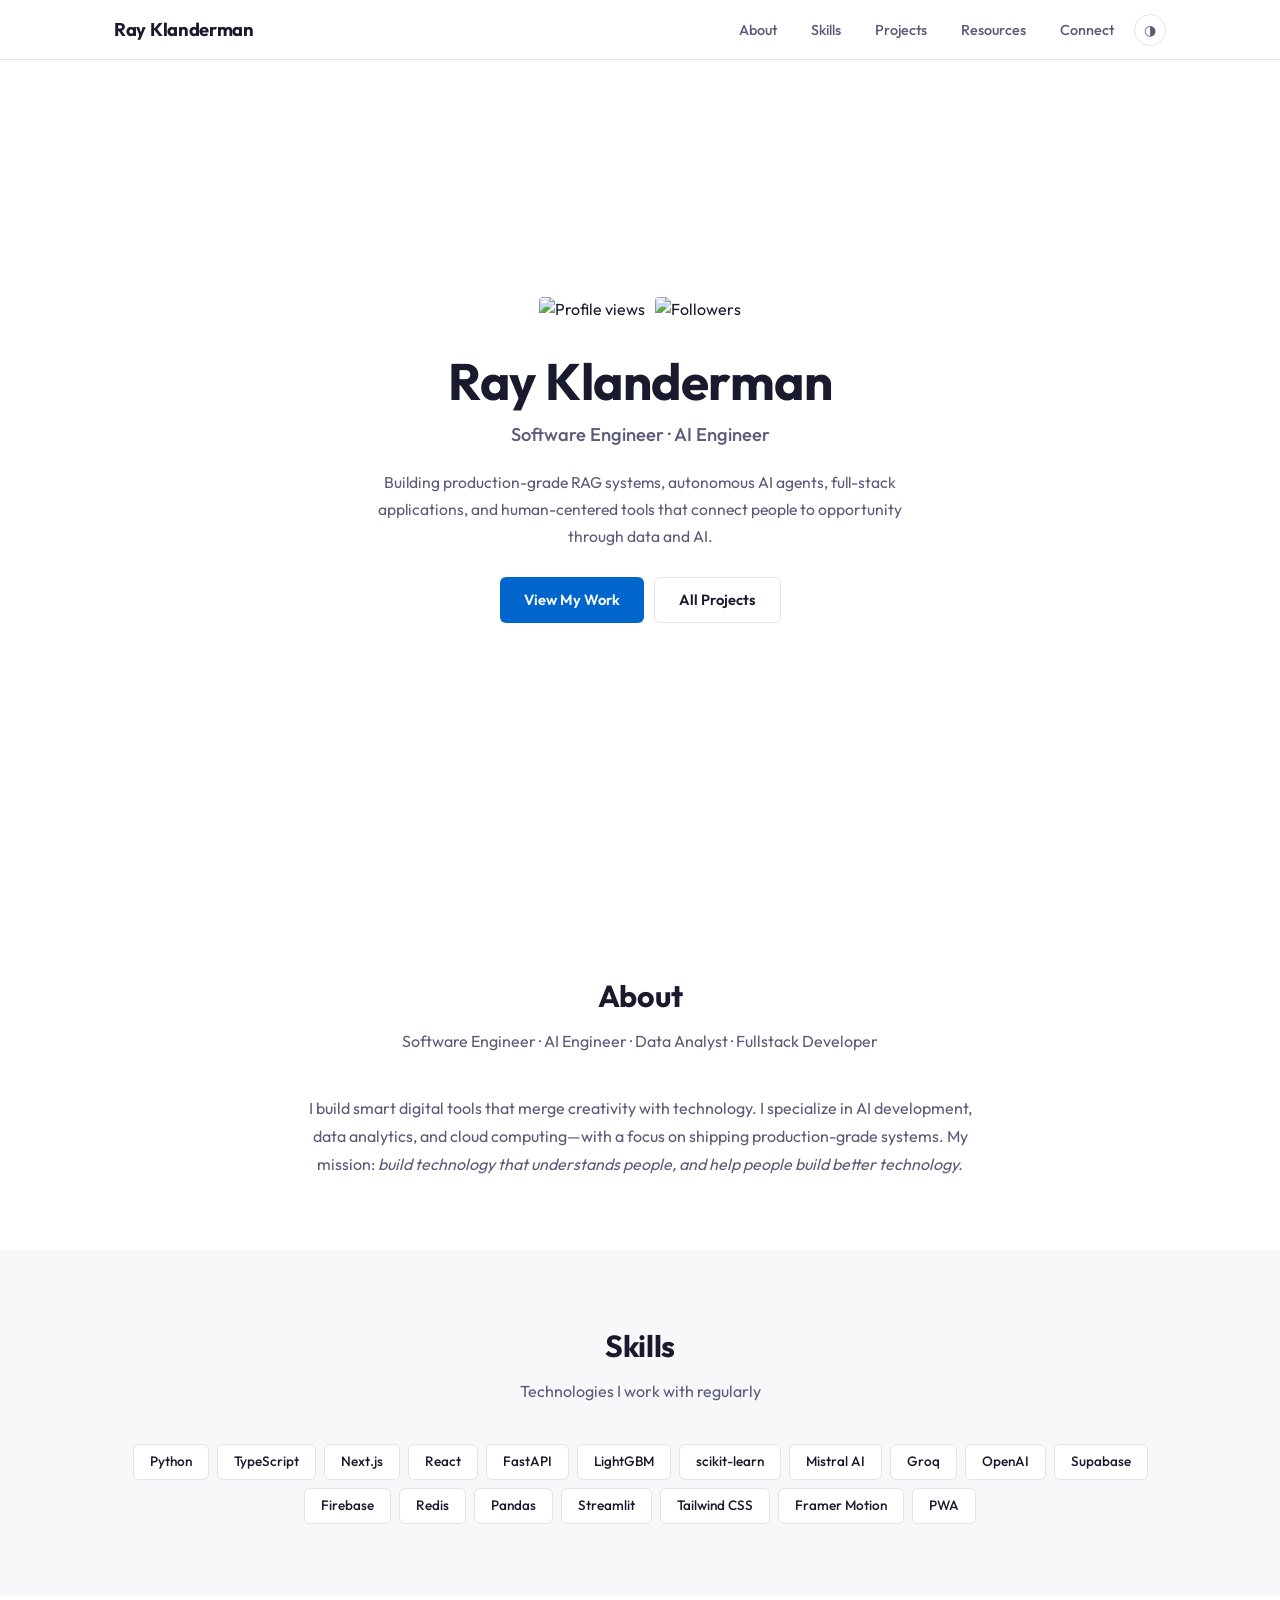
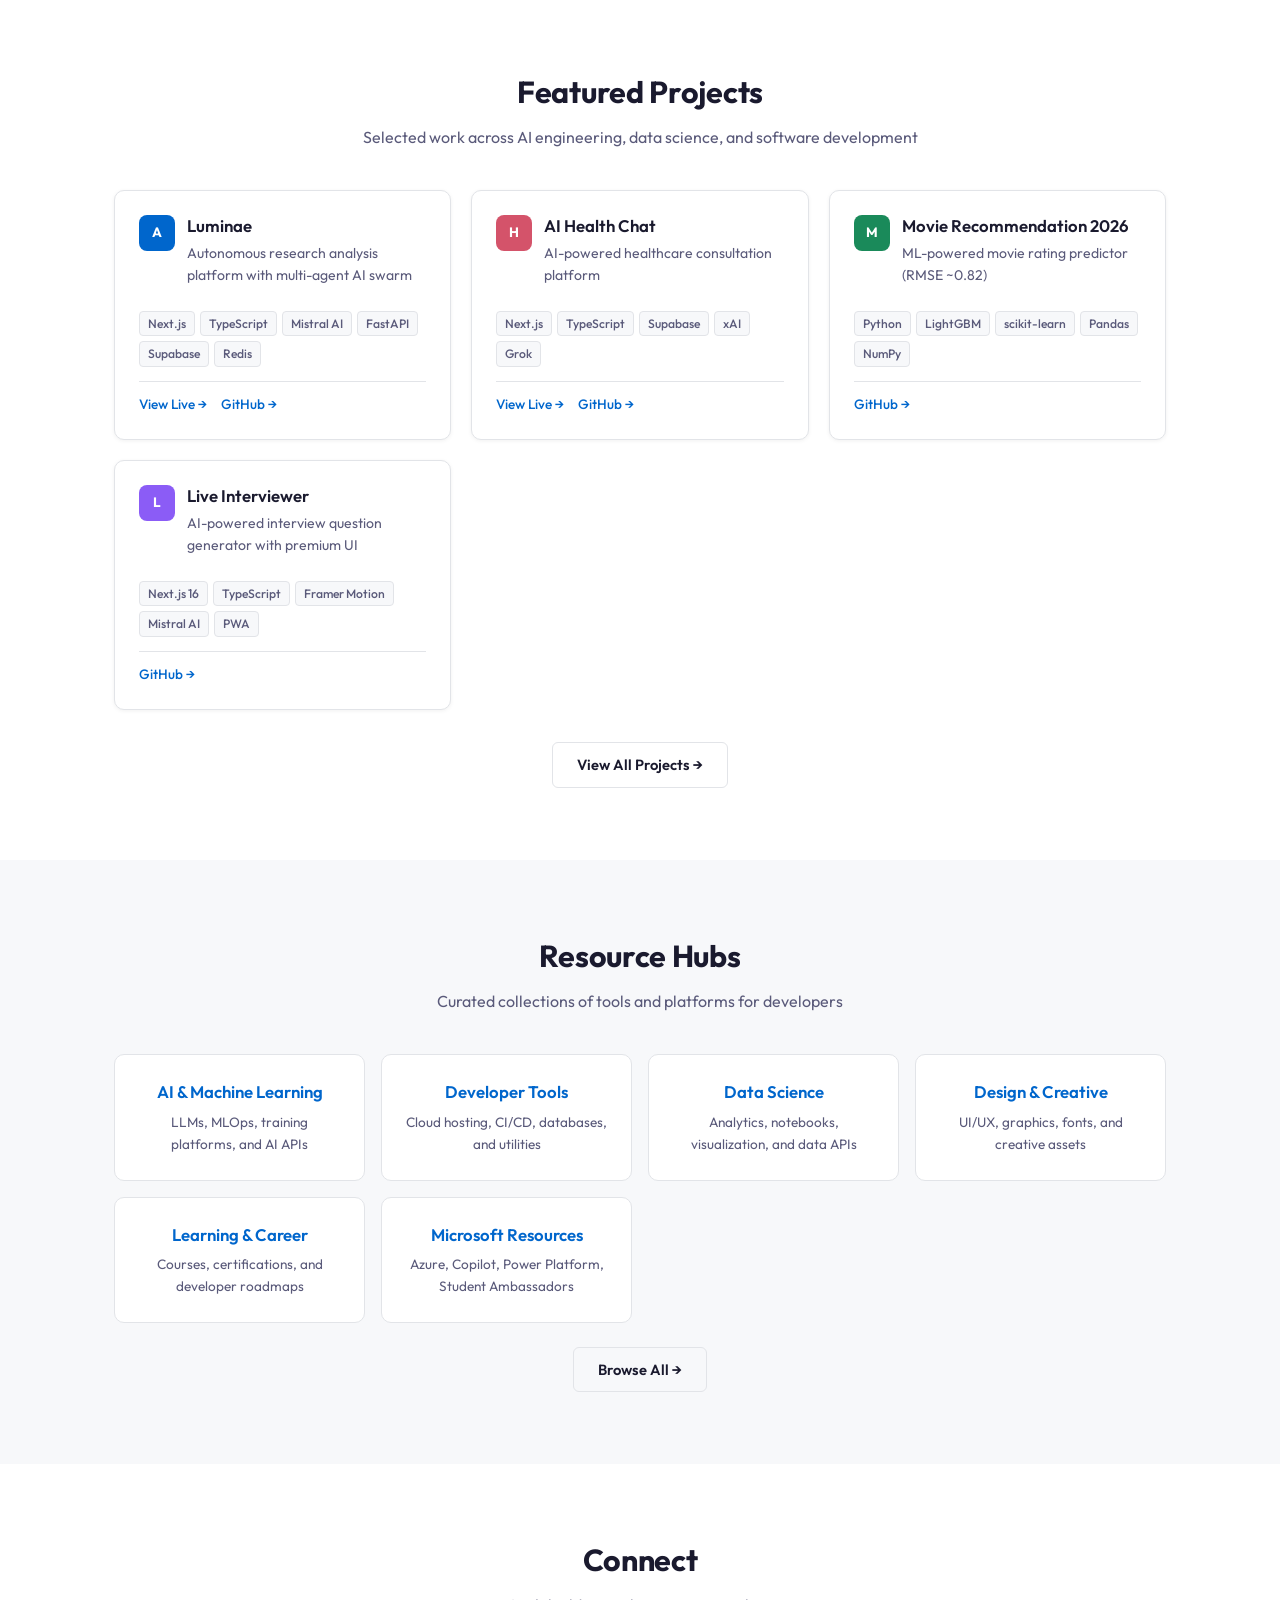
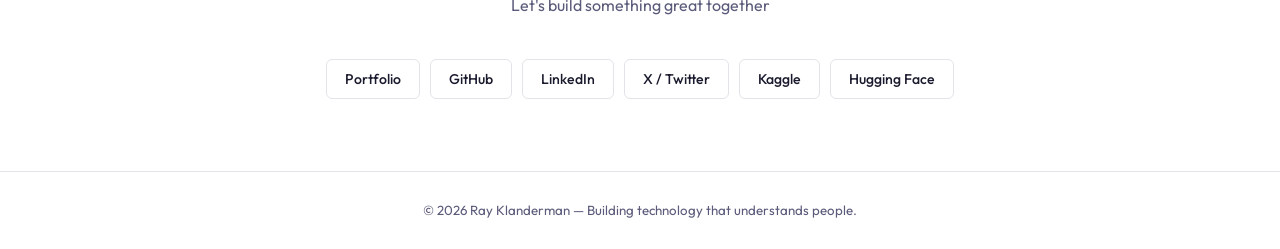
==== index.html @ b94fb864 "fix: contact form visibility, Kaggle/HuggingFace URLs, stale CSS vars - Fixed form inputs referencin" ====
<!DOCTYPE html>
<html lang="en" data-theme="light">
<head>
  <meta charset="UTF-8">
  <meta name="viewport" content="width=device-width, initial-scale=1.0">
  <title>Ray Klanderman — Software & AI Engineer</title>
  <link rel="icon" href="https://cdn.jsdelivr.net/gh/devicons/devicon/icons/devicon/devicon-original.svg">
  <meta property="og:title" content="Ray Klanderman — Software & AI Engineer">
  <meta property="og:description" content="Software engineer and AI engineer building production-grade AI systems, full-stack apps, and human-centered tools.">
  <meta property="og:image" content="https://raw.githubusercontent.com/rayklanderman/rayklanderman.github.io/main/images/Dev%20Tips.png">
  <meta property="og:image:width" content="1200">
  <meta property="og:image:height" content="630">
  <meta property="og:url" content="https://rayklanderman.github.io">
  <meta property="og:type" content="website">
  <meta name="twitter:card" content="summary_large_image">
  <meta name="twitter:title" content="Ray Klanderman — Software & AI Engineer">
  <meta name="twitter:description" content="Software engineer and AI engineer building production-grade AI systems, full-stack apps, and human-centered tools.">
  <meta name="twitter:image" content="https://raw.githubusercontent.com/rayklanderman/rayklanderman.github.io/main/images/Dev%20Tips.png">
  <link rel="preconnect" href="https://fonts.googleapis.com">
  <link rel="preconnect" href="https://fonts.gstatic.com" crossorigin>
  <link href="https://fonts.googleapis.com/css2?family=Outfit:wght@400;500;600;700;800&display=swap" rel="stylesheet">
  <link rel="stylesheet" href="/css/style.css">
</head>
<body>

<nav>
  <div class="container">
    <a href="/" class="nav-logo">Ray Klanderman</a>
    <button class="menu-toggle" onclick="document.querySelector('.nav-links').classList.toggle('open')" aria-label="Menu">&#9776;</button>
    <ul class="nav-links">
      <li><a href="/#about">About</a></li>
      <li><a href="/#skills">Skills</a></li>
      <li><a href="/projects/">Projects</a></li>
      <li><a href="/resources/">Resources</a></li>
      <li><a href="/#connect">Connect</a></li>
      <li><button class="theme-toggle" onclick="toggleTheme()" aria-label="Toggle theme">&#9681;</button></li>
    </ul>
  </div>
</nav>

<section class="hero">
  <div class="hero-content">
    <div class="badges">
      <img src="https://komarev.com/ghpvc/?username=rayklanderman&label=Profile%20views&color=0066cc&style=flat" alt="Profile views">
      <img src="https://img.shields.io/github/followers/rayklanderman?label=Followers&style=flat&color=0066cc" alt="Followers">
    </div>
    <h1>Ray Klanderman</h1>
    <p class="subtitle">Software Engineer &middot; AI Engineer</p>
    <p class="tagline">Building production-grade RAG systems, autonomous AI agents, full-stack applications, and human-centered tools that connect people to opportunity through data and AI.</p>
    <div class="btn-group">
      <a href="https://github.com/rayklanderman" class="btn btn-primary" target="_blank" rel="noopener">View My Work</a>
      <a href="/projects/" class="btn btn-outline">All Projects</a>
    </div>
  </div>
</section>

<section id="about" class="section">
  <div class="container">
    <h2 class="section-title">About</h2>
    <p class="section-desc">Software Engineer &middot; AI Engineer &middot; Data Analyst &middot; Fullstack Developer</p>
    <div style="max-width: 680px; margin: 0 auto;">
      <p style="color: var(--text-secondary); font-size: 1rem; line-height: 1.75; text-align: center;">
        I build smart digital tools that merge creativity with technology. I specialize in AI development, data analytics, and cloud computing&mdash;with a focus on shipping production-grade systems. My mission: <em>build technology that understands people, and help people build better technology.</em>
      </p>
    </div>
  </div>
</section>

<section id="skills" class="section section-alt">
  <div class="container">
    <h2 class="section-title">Skills</h2>
    <p class="section-desc">Technologies I work with regularly</p>
    <div class="skills-grid">
      <span class="skill-badge">Python</span>
      <span class="skill-badge">TypeScript</span>
      <span class="skill-badge">Next.js</span>
      <span class="skill-badge">React</span>
      <span class="skill-badge">FastAPI</span>
      <span class="skill-badge">LightGBM</span>
      <span class="skill-badge">scikit-learn</span>
      <span class="skill-badge">Mistral AI</span>
      <span class="skill-badge">Groq</span>
      <span class="skill-badge">OpenAI</span>
      <span class="skill-badge">Supabase</span>
      <span class="skill-badge">Firebase</span>
      <span class="skill-badge">Redis</span>
      <span class="skill-badge">Pandas</span>
      <span class="skill-badge">Streamlit</span>
      <span class="skill-badge">Tailwind CSS</span>
      <span class="skill-badge">Framer Motion</span>
      <span class="skill-badge">PWA</span>
    </div>
  </div>
</section>

<section id="projects" class="section">
  <div class="container">
    <h2 class="section-title">Featured Projects</h2>
    <p class="section-desc">Selected work across AI engineering, data science, and software development</p>
    <div class="card-grid">

      <div class="card">
        <div class="card-header">
          <span class="card-icon ai">A</span>
          <div>
            <h3>Luminae</h3>
            <p>Autonomous research analysis platform with multi-agent AI swarm</p>
          </div>
        </div>
        <div class="card-tags">
          <span class="tag">Next.js</span>
          <span class="tag">TypeScript</span>
          <span class="tag">Mistral AI</span>
          <span class="tag">FastAPI</span>
          <span class="tag">Supabase</span>
          <span class="tag">Redis</span>
        </div>
        <div class="card-links">
          <a href="#" target="_blank" rel="noopener">View Live &rarr;</a>
          <a href="https://github.com/rayklanderman" target="_blank" rel="noopener">GitHub &rarr;</a>
        </div>
      </div>

      <div class="card">
        <div class="card-header">
          <span class="card-icon health">H</span>
          <div>
            <h3>AI Health Chat</h3>
            <p>AI-powered healthcare consultation platform</p>
          </div>
        </div>
        <div class="card-tags">
          <span class="tag">Next.js</span>
          <span class="tag">TypeScript</span>
          <span class="tag">Supabase</span>
          <span class="tag">xAI</span>
          <span class="tag">Grok</span>
        </div>
        <div class="card-links">
          <a href="#" target="_blank" rel="noopener">View Live &rarr;</a>
          <a href="https://github.com/rayklanderman" target="_blank" rel="noopener">GitHub &rarr;</a>
        </div>
      </div>

      <div class="card">
        <div class="card-header">
          <span class="card-icon data">M</span>
          <div>
            <h3>Movie Recommendation 2026</h3>
            <p>ML-powered movie rating predictor (RMSE ~0.82)</p>
          </div>
        </div>
        <div class="card-tags">
          <span class="tag">Python</span>
          <span class="tag">LightGBM</span>
          <span class="tag">scikit-learn</span>
          <span class="tag">Pandas</span>
          <span class="tag">NumPy</span>
        </div>
        <div class="card-links">
          <a href="https://github.com/rayklanderman" target="_blank" rel="noopener">GitHub &rarr;</a>
        </div>
      </div>

      <div class="card">
        <div class="card-header">
          <span class="card-icon web">L</span>
          <div>
            <h3>Live Interviewer</h3>
            <p>AI-powered interview question generator with premium UI</p>
          </div>
        </div>
        <div class="card-tags">
          <span class="tag">Next.js 16</span>
          <span class="tag">TypeScript</span>
          <span class="tag">Framer Motion</span>
          <span class="tag">Mistral AI</span>
          <span class="tag">PWA</span>
        </div>
        <div class="card-links">
          <a href="https://github.com/rayklanderman" target="_blank" rel="noopener">GitHub &rarr;</a>
        </div>
      </div>

    </div>
    <div style="text-align: center; margin-top: 32px;">
      <a href="/projects/" class="btn btn-outline">View All Projects &rarr;</a>
    </div>
  </div>
</section>

<section id="resources" class="section section-alt">
  <div class="container">
    <h2 class="section-title">Resource Hubs</h2>
    <p class="section-desc">Curated collections of tools and platforms for developers</p>
    <div class="hub-grid">
      <a href="/resources/ai-ml/" class="hub-card">
        <h3>AI & Machine Learning</h3>
        <p>LLMs, MLOps, training platforms, and AI APIs</p>
      </a>
      <a href="/resources/dev-tools/" class="hub-card">
        <h3>Developer Tools</h3>
        <p>Cloud hosting, CI/CD, databases, and utilities</p>
      </a>
      <a href="/resources/data-science/" class="hub-card">
        <h3>Data Science</h3>
        <p>Analytics, notebooks, visualization, and data APIs</p>
      </a>
      <a href="/resources/design-creative/" class="hub-card">
        <h3>Design & Creative</h3>
        <p>UI/UX, graphics, fonts, and creative assets</p>
      </a>
      <a href="/resources/learning/" class="hub-card">
        <h3>Learning & Career</h3>
        <p>Courses, certifications, and developer roadmaps</p>
      </a>
      <a href="/microsoftresources/" class="hub-card">
        <h3>Microsoft Resources</h3>
        <p>Azure, Copilot, Power Platform, Student Ambassadors</p>
      </a>
    </div>
    <div style="text-align: center; margin-top: 24px;">
      <a href="/resources/" class="btn btn-outline">Browse All &rarr;</a>
    </div>
  </div>
</section>

<section id="connect" class="section">
  <div class="container">
    <h2 class="section-title">Connect</h2>
    <p class="section-desc">Let's build something great together</p>
    <div class="connect-grid">
      <a href="https://rayklanderman.is-a.dev/" class="connect-link" target="_blank" rel="noopener">Portfolio</a>
      <a href="https://github.com/rayklanderman" class="connect-link" target="_blank" rel="noopener">GitHub</a>
      <a href="https://www.linkedin.com/in/rayklanderman/" class="connect-link" target="_blank" rel="noopener">LinkedIn</a>
      <a href="https://x.com/rayklanderman" class="connect-link" target="_blank" rel="noopener">X / Twitter</a>
      <a href="https://www.kaggle.com/devrayrob" class="connect-link" target="_blank" rel="noopener">Kaggle</a>
      <a href="https://huggingface.co/DevRay" class="connect-link" target="_blank" rel="noopener">Hugging Face</a>
    </div>
  </div>
</section>

<footer>
  <div class="container">
    <p>&copy; 2026 Ray Klanderman &mdash; Building technology that understands people.</p>
  </div>
</footer>

<script>
function toggleTheme() {
  const html = document.documentElement;
  const current = html.getAttribute('data-theme');
  const next = current === 'dark' ? 'light' : 'dark';
  html.setAttribute('data-theme', next);
  localStorage.setItem('theme', next);
}
const saved = localStorage.getItem('theme');
if (saved) document.documentElement.setAttribute('data-theme', saved);
</script>

</body>
</html>
---- css/style.css ----
:root {
  --bg: #ffffff;
  --bg-alt: #f7f8fa;
  --bg-card: #ffffff;
  --text: #1a1a2e;
  --text-secondary: #5a5a7a;
  --accent: #0066cc;
  --accent-hover: #004d99;
  --border: #e2e4e8;
  --shadow: 0 1px 4px rgba(0, 0, 0, 0.06);
  --shadow-hover: 0 4px 20px rgba(0, 0, 0, 0.1);
  --radius: 10px;
  --radius-sm: 6px;
  --font: 'Outfit', -apple-system, BlinkMacSystemFont, sans-serif;
  --max-width: 1100px;
  --nav-height: 60px;
}

@media (prefers-color-scheme: dark) {
  :root {
    --bg: #0e0e1a;
    --bg-alt: #151528;
    --bg-card: #1a1a30;
    --text: #e4e4f0;
    --text-secondary: #9898b8;
    --accent: #4ca3ff;
    --accent-hover: #7ab8ff;
    --border: #2a2a44;
    --shadow: 0 1px 4px rgba(0, 0, 0, 0.3);
    --shadow-hover: 0 4px 20px rgba(0, 0, 0, 0.4);
  }
}

[data-theme="dark"] {
  --bg: #0e0e1a;
  --bg-alt: #151528;
  --bg-card: #1a1a30;
  --text: #e4e4f0;
  --text-secondary: #9898b8;
  --accent: #4ca3ff;
  --accent-hover: #7ab8ff;
  --border: #2a2a44;
  --shadow: 0 1px 4px rgba(0, 0, 0, 0.3);
  --shadow-hover: 0 4px 20px rgba(0, 0, 0, 0.4);
}

*, *::before, *::after { box-sizing: border-box; margin: 0; padding: 0; }
html { scroll-behavior: smooth; }

body {
  font-family: var(--font);
  background: var(--bg);
  color: var(--text);
  line-height: 1.6;
  transition: background 0.3s, color 0.3s;
  -webkit-font-smoothing: antialiased;
}

a { color: var(--accent); text-decoration: none; }
a:hover { color: var(--accent-hover); }
img { max-width: 100%; }
.container { max-width: var(--max-width); margin: 0 auto; padding: 0 24px; }

/* Navigation */
nav {
  position: fixed; top: 0; left: 0; right: 0;
  height: var(--nav-height);
  background: rgba(255, 255, 255, 0.92);
  backdrop-filter: blur(10px);
  -webkit-backdrop-filter: blur(10px);
  border-bottom: 1px solid var(--border);
  z-index: 1000;
  transition: background 0.3s;
}

[data-theme="dark"] nav {
  background: rgba(14, 14, 26, 0.92);
}

nav .container {
  display: flex; align-items: center; justify-content: space-between;
  height: 100%;
}

.nav-logo { font-weight: 700; font-size: 1.15rem; color: var(--text); letter-spacing: -0.3px; }
.nav-links { display: flex; align-items: center; gap: 6px; list-style: none; }

.nav-links a {
  padding: 6px 14px; border-radius: var(--radius-sm);
  font-size: 0.9rem; font-weight: 500; color: var(--text-secondary);
  transition: all 0.15s;
}
.nav-links a:hover { background: var(--bg-alt); color: var(--text); }

.theme-toggle {
  background: none; border: 1px solid var(--border); cursor: pointer;
  padding: 6px; border-radius: 50%; width: 32px; height: 32px;
  display: flex; align-items: center; justify-content: center;
  color: var(--text-secondary); font-size: 0.9rem;
  transition: all 0.15s;
}
.theme-toggle:hover { background: var(--bg-alt); color: var(--text); }

.menu-toggle { display: none; background: none; border: none; cursor: pointer; padding: 8px; color: var(--text); font-size: 1.4rem; }

/* Hero */
.hero {
  min-height: 100vh; display: flex; align-items: center; justify-content: center;
  text-align: center; padding: calc(var(--nav-height) + 40px) 24px 80px;
}

.hero-content { max-width: 680px; }
.hero h1 { font-size: clamp(2rem, 4.5vw, 3.2rem); font-weight: 700; margin-bottom: 8px; line-height: 1.2; letter-spacing: -0.5px; }
.hero .subtitle { font-size: clamp(1rem, 2vw, 1.15rem); color: var(--text-secondary); margin-bottom: 20px; font-weight: 500; }
.hero .tagline { font-size: 0.98rem; color: var(--text-secondary); margin-bottom: 28px; max-width: 560px; margin-left: auto; margin-right: auto; line-height: 1.7; }

.badges { display: flex; justify-content: center; gap: 10px; flex-wrap: wrap; margin-bottom: 28px; }
.badges img { border-radius: 4px; }

.btn-group { display: flex; gap: 10px; justify-content: center; flex-wrap: wrap; }

.btn {
  display: inline-flex; align-items: center; gap: 6px;
  padding: 10px 24px; border-radius: var(--radius-sm);
  font-weight: 600; font-size: 0.92rem; transition: all 0.15s;
  border: none; cursor: pointer;
}

.btn-primary { background: var(--accent); color: #fff; }
.btn-primary:hover { background: var(--accent-hover); transform: translateY(-1px); box-shadow: 0 2px 8px rgba(0, 102, 204, 0.25); }

.btn-outline {
  background: transparent; color: var(--text);
  border: 1.5px solid var(--border);
}
.btn-outline:hover { border-color: var(--accent); color: var(--accent); }

/* Section */
.section { padding: 72px 0; }
.section-alt { background: var(--bg-alt); }
.section-title {
  font-size: clamp(1.5rem, 2.5vw, 1.9rem); font-weight: 700;
  text-align: center; margin-bottom: 8px; letter-spacing: -0.3px;
}
.section-desc { text-align: center; color: var(--text-secondary); max-width: 560px; margin: 0 auto 40px; font-size: 1rem; }

/* Project Cards */
.card-grid { display: grid; grid-template-columns: repeat(auto-fill, minmax(320px, 1fr)); gap: 20px; }

.card {
  background: var(--bg-card); border: 1px solid var(--border);
  border-radius: var(--radius); padding: 24px;
  transition: all 0.2s; box-shadow: var(--shadow);
  display: flex; flex-direction: column;
}

.card:hover { box-shadow: var(--shadow-hover); border-color: var(--accent); }

.card-header { display: flex; align-items: flex-start; gap: 12px; margin-bottom: 10px; }

.card-icon {
  flex-shrink: 0; width: 36px; height: 36px; border-radius: 8px;
  display: flex; align-items: center; justify-content: center;
  font-size: 0.85rem; font-weight: 700; color: #fff;
  background: var(--accent);
}

.card-icon.featured { background: #e8a020; }
.card-icon.ai { background: #0066cc; }
.card-icon.data { background: #1a8a5a; }
.card-icon.web { background: #8b5cf6; }
.card-icon.health { background: #d4536a; }
.card-icon.edu { background: #2b7a4e; }
.card-icon.creative { background: #c056a0; }
.card-icon.media { background: #d97706; }
.card-icon.jobs { background: #7c3aed; }
.card-icon.dev { background: #2563eb; }

.card h3 { font-size: 1.05rem; font-weight: 600; margin-bottom: 6px; line-height: 1.3; }
.card p { color: var(--text-secondary); font-size: 0.88rem; line-height: 1.55; margin-bottom: 14px; flex: 1; }
.card-tags { display: flex; gap: 5px; flex-wrap: wrap; margin-bottom: 14px; }

.tag {
  display: inline-block; padding: 2px 8px; border-radius: 4px;
  font-size: 0.76rem; font-weight: 500;
  background: var(--bg-alt); color: var(--text-secondary);
  border: 1px solid var(--border);
}

.card-links { display: flex; gap: 14px; margin-top: auto; padding-top: 12px; border-top: 1px solid var(--border); }
.card-links a { font-size: 0.85rem; font-weight: 500; }

/* Skills */
.skills-grid { display: flex; flex-wrap: wrap; justify-content: center; gap: 8px; }

.skill-badge {
  display: inline-block; padding: 6px 16px; border-radius: 6px;
  background: var(--bg-card); border: 1px solid var(--border);
  font-size: 0.85rem; font-weight: 500; transition: all 0.15s;
}
.skill-badge:hover { border-color: var(--accent); }

/* Hub Cards */
.hub-grid { display: grid; grid-template-columns: repeat(auto-fill, minmax(240px, 1fr)); gap: 16px; }

.hub-card {
  background: var(--bg-card); border: 1px solid var(--border);
  border-radius: var(--radius); padding: 24px; text-align: center;
  transition: all 0.2s; display: block;
}
.hub-card:hover { border-color: var(--accent); box-shadow: var(--shadow-hover); }
.hub-card h3 { font-size: 1.05rem; font-weight: 600; margin-bottom: 6px; }
.hub-card p { color: var(--text-secondary); font-size: 0.85rem; }

/* Connect */
.connect-grid { display: flex; flex-wrap: wrap; justify-content: center; gap: 10px; }

.connect-link {
  display: inline-flex; align-items: center; gap: 6px;
  padding: 8px 18px; border-radius: var(--radius-sm);
  background: var(--bg-card); border: 1px solid var(--border);
  color: var(--text); font-weight: 500; font-size: 0.88rem;
  transition: all 0.15s;
}
.connect-link:hover { border-color: var(--accent); color: var(--accent); }

/* Footer */
footer { text-align: center; padding: 28px 24px; border-top: 1px solid var(--border); color: var(--text-secondary); font-size: 0.83rem; }

/* Page Header */
.page-header {
  padding: calc(var(--nav-height) + 40px) 24px 36px;
  background: var(--bg-alt); text-align: center;
}
.page-header h1 { font-size: clamp(1.6rem, 3.5vw, 2.4rem); font-weight: 700; margin-bottom: 6px; letter-spacing: -0.3px; }
.page-header p { color: var(--text-secondary); max-width: 560px; margin: 0 auto; font-size: 1rem; }
.breadcrumb { margin-bottom: 12px; font-size: 0.83rem; color: var(--text-secondary); }
.breadcrumb a { color: var(--text-secondary); }
.breadcrumb a:hover { color: var(--accent); }

/* Resource list */
.resource-list { list-style: none; }
.resource-item {
  display: flex; align-items: flex-start; gap: 14px;
  padding: 16px 20px; border-radius: var(--radius);
  background: var(--bg-card); border: 1px solid var(--border);
  margin-bottom: 10px; transition: all 0.15s;
}
.resource-item:hover { border-color: var(--accent); }
.resource-item .emoji { font-size: 1.3rem; flex-shrink: 0; margin-top: 1px; }
.resource-item h4 { font-size: 0.95rem; font-weight: 600; margin-bottom: 3px; }
.resource-item h4 a { color: var(--text); }
.resource-item h4 a:hover { color: var(--accent); }
.resource-item p { color: var(--text-secondary); font-size: 0.84rem; line-height: 1.5; }

/* Responsive */
@media (max-width: 768px) {
  .nav-links { display: none; position: absolute; top: var(--nav-height); left: 0; right: 0;
    flex-direction: column; background: var(--bg); padding: 12px;
    border-bottom: 1px solid var(--border); gap: 2px; }
  .nav-links.open { display: flex; }
  .nav-links a { padding: 10px 14px; width: 100%; border-radius: var(--radius-sm); }
  .menu-toggle { display: block; }
  .card-grid { grid-template-columns: 1fr; }
  .hub-grid { grid-template-columns: 1fr; }
  .hero { padding-top: calc(var(--nav-height) + 24px); }
  .section { padding: 48px 0; }
}
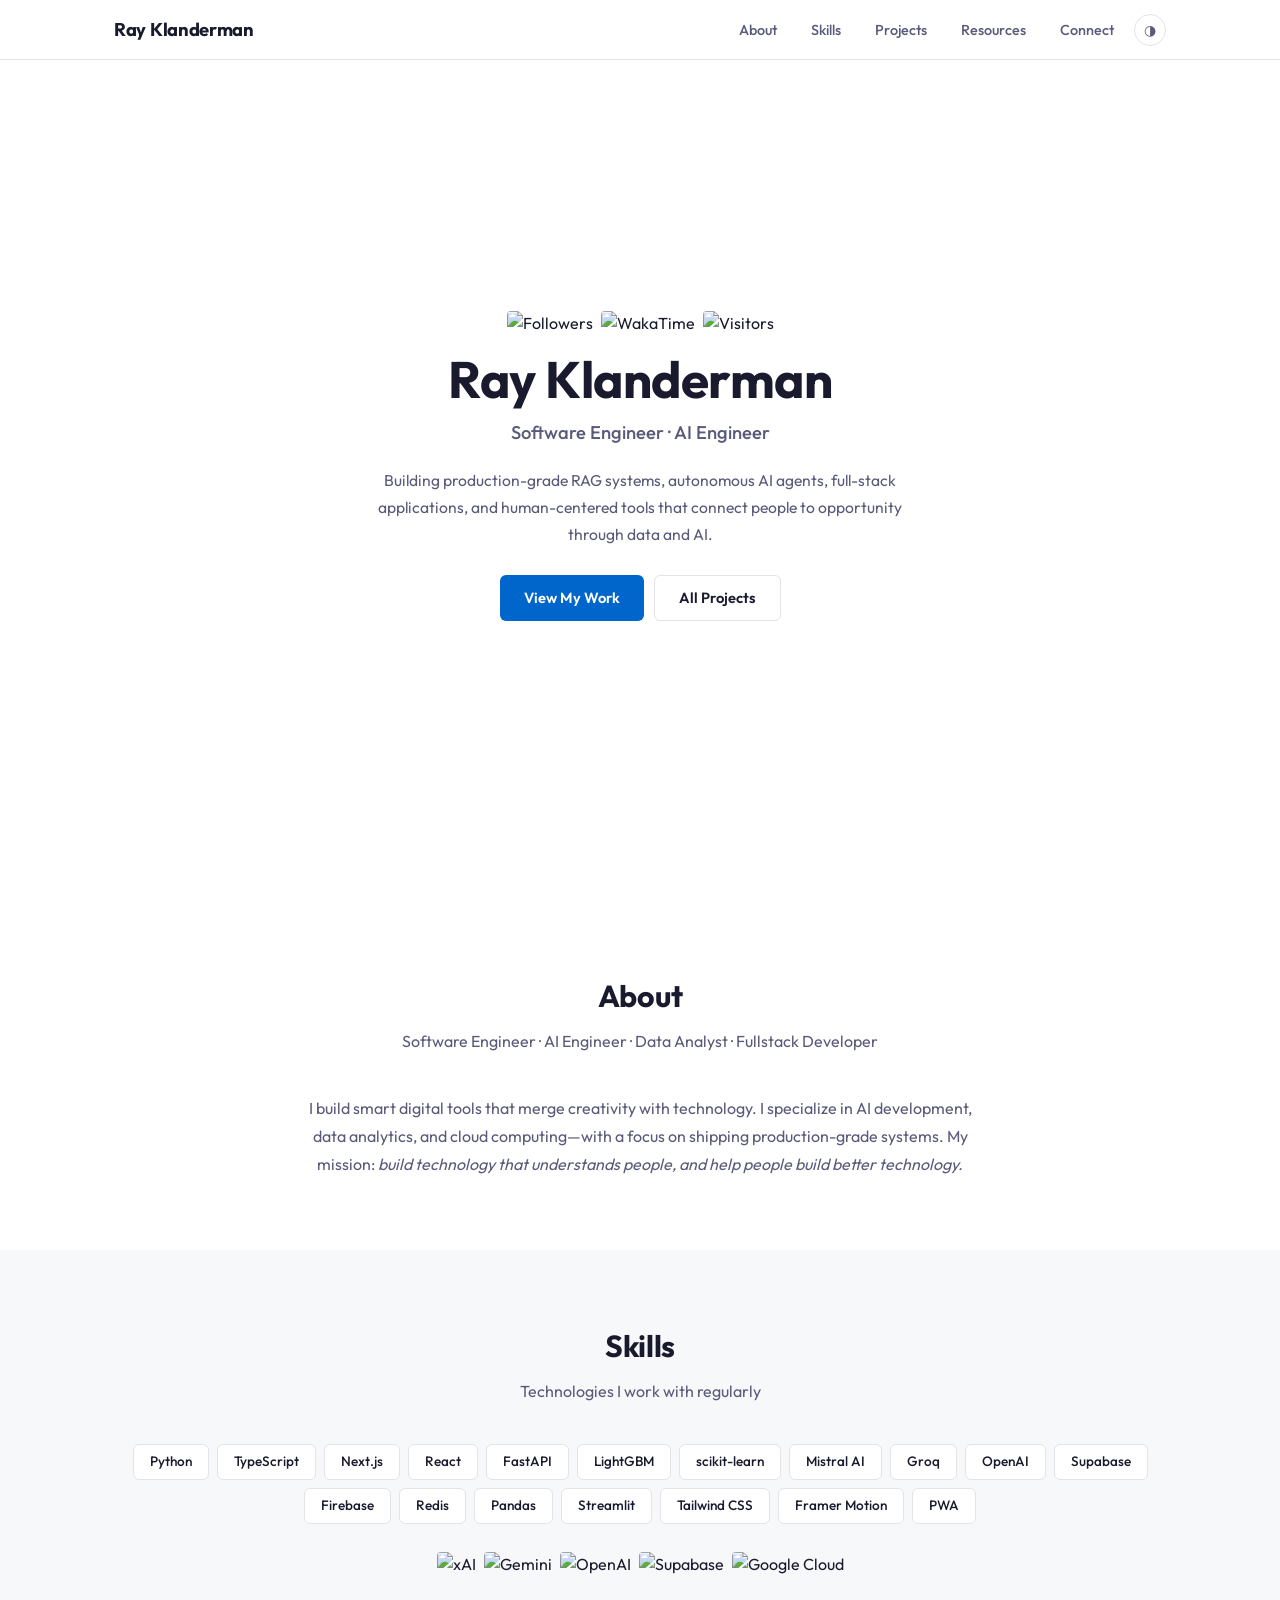
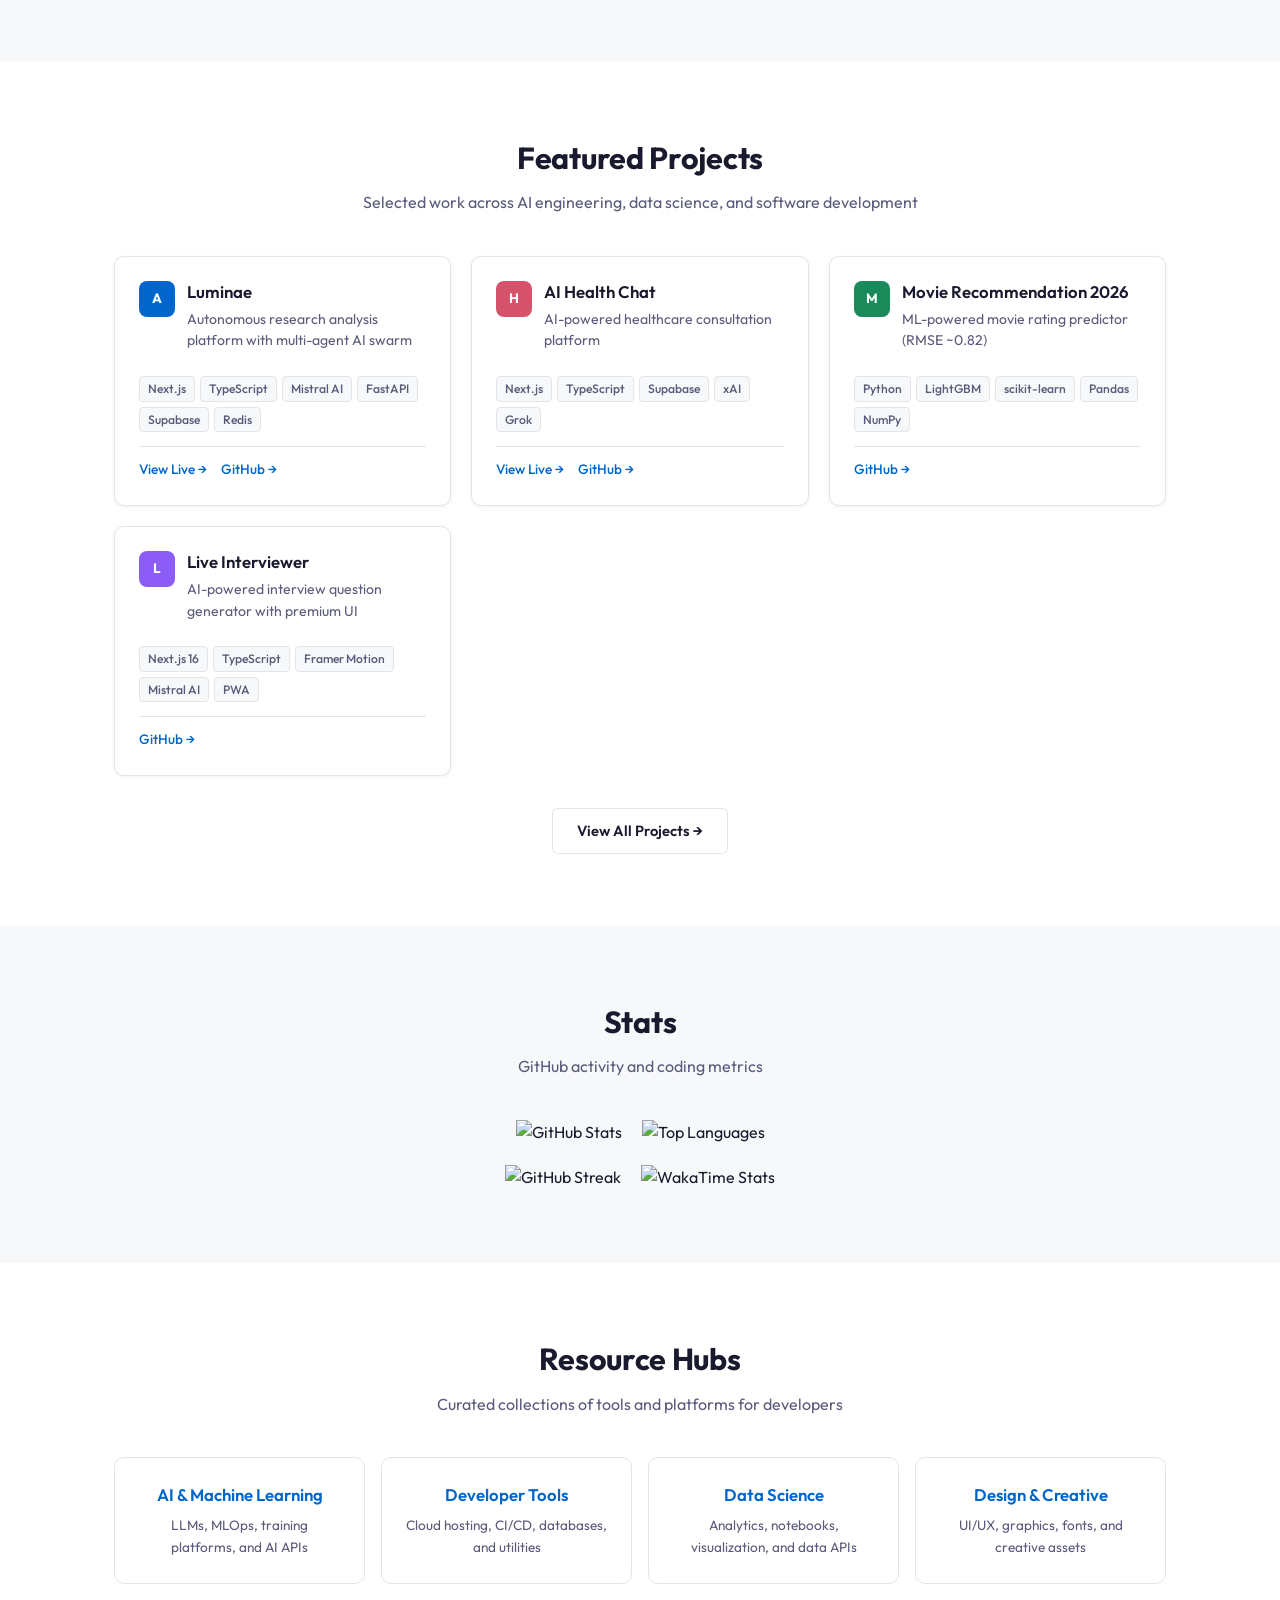
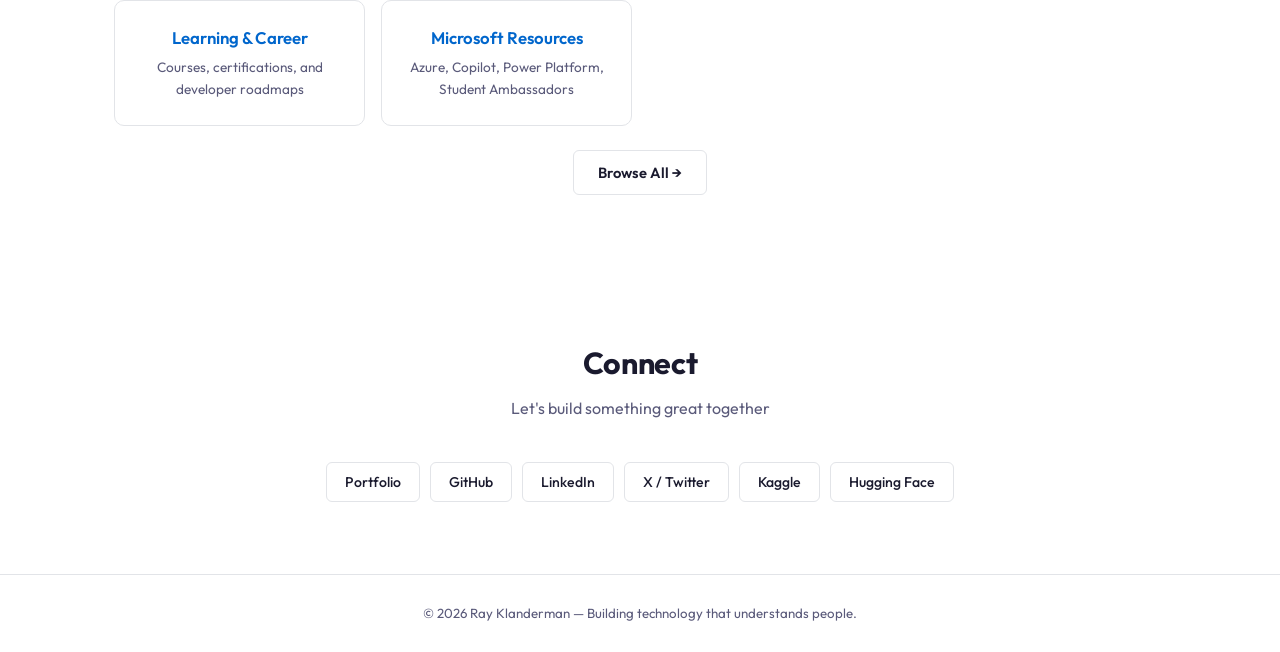
==== commit 6249e566: "fix: contact form visibility with proper CSS classes, add all badges, update links - Contact form no" ====
--- a/index.html
+++ b/index.html
@@ -40,9 +40,10 @@
 
 <section class="hero">
   <div class="hero-content">
-    <div class="badges">
-      <img src="https://komarev.com/ghpvc/?username=rayklanderman&label=Profile%20views&color=0066cc&style=flat" alt="Profile views">
-      <img src="https://img.shields.io/github/followers/rayklanderman?label=Followers&style=flat&color=0066cc" alt="Followers">
+    <div class="badge-group">
+      <img src="https://img.shields.io/github/followers/rayklanderman?label=Followers&style=flat" alt="Followers">
+      <img src="https://img.shields.io/badge/WakaTime-Active-blue" alt="WakaTime">
+      <img src="https://komarev.com/ghpvc/?username=rayklanderman&label=Visitors" alt="Visitors">
     </div>
     <h1>Ray Klanderman</h1>
     <p class="subtitle">Software Engineer &middot; AI Engineer</p>
@@ -90,6 +91,13 @@
       <span class="skill-badge">Framer Motion</span>
       <span class="skill-badge">PWA</span>
     </div>
+    <div class="badge-group" style="margin-top: 28px;">
+      <img src="https://img.shields.io/badge/xAI-Developer-black" alt="xAI">
+      <img src="https://img.shields.io/badge/Gemini-Developer-blue" alt="Gemini">
+      <img src="https://img.shields.io/badge/OpenAI-Developer-black" alt="OpenAI">
+      <img src="https://img.shields.io/badge/Supabase-Developer-green" alt="Supabase">
+      <img src="https://img.shields.io/badge/Google%20Cloud-Developer-blue" alt="Google Cloud">
+    </div>
   </div>
 </section>
 
@@ -189,7 +197,22 @@
   </div>
 </section>
 
-<section id="resources" class="section section-alt">
+<section id="stats" class="section section-alt">
+  <div class="container">
+    <h2 class="section-title">Stats</h2>
+    <p class="section-desc">GitHub activity and coding metrics</p>
+    <div style="display: flex; flex-wrap: wrap; justify-content: center; gap: 20px;">
+      <img src="https://github-readme-stats.vercel.app/api?username=rayklanderman&show_icons=true&theme=default&hide_border=true" alt="GitHub Stats" style="max-width: 420px;">
+      <img src="https://github-readme-stats.vercel.app/api/top-langs/?username=rayklanderman&layout=compact&theme=default&hide_border=true" alt="Top Languages" style="max-width: 360px;">
+    </div>
+    <div style="display: flex; flex-wrap: wrap; justify-content: center; gap: 20px; margin-top: 20px;">
+      <img src="https://github-readme-streak-stats.herokuapp.com/?user=rayklanderman&theme=default&hide_border=true" alt="GitHub Streak" style="max-width: 420px;">
+      <img src="https://github-readme-stats.vercel.app/api/wakatime?username=rayklanderman&theme=default&hide_border=true" alt="WakaTime Stats" style="max-width: 420px;">
+    </div>
+  </div>
+</section>
+
+<section id="resources" class="section">
   <div class="container">
     <h2 class="section-title">Resource Hubs</h2>
     <p class="section-desc">Curated collections of tools and platforms for developers</p>
--- a/css/style.css
+++ b/css/style.css
@@ -253,6 +253,29 @@
 .resource-item h4 a:hover { color: var(--accent); }
 .resource-item p { color: var(--text-secondary); font-size: 0.84rem; line-height: 1.5; }
 
+/* Form */
+.form-card { background: var(--bg-card); border: 1px solid var(--border); border-radius: var(--radius); padding: 32px; }
+.form-card h3 { margin-bottom: 20px; text-align: center; font-size: 1.15rem; font-weight: 600; }
+
+.form-group { display: flex; flex-direction: column; gap: 14px; }
+
+.form-input {
+  padding: 12px 16px; border: 1.5px solid var(--border); border-radius: var(--radius-sm);
+  background: var(--bg); color: var(--text);
+  font-family: var(--font); font-size: 0.95rem; transition: border-color 0.15s;
+  width: 100%;
+}
+.form-input:focus { outline: none; border-color: var(--accent); box-shadow: 0 0 0 3px rgba(0, 102, 204, 0.1); }
+.form-input::placeholder { color: var(--text-secondary); opacity: 0.7; }
+
+textarea.form-input { resize: vertical; min-height: 120px; }
+
+.form-submit { align-self: center; margin-top: 4px; }
+
+/* Badge groups */
+.badge-group { display: flex; justify-content: center; gap: 8px; flex-wrap: wrap; margin: 12px 0; }
+.badge-group img { border-radius: 4px; }
+
 /* Responsive */
 @media (max-width: 768px) {
   .nav-links { display: none; position: absolute; top: var(--nav-height); left: 0; right: 0;
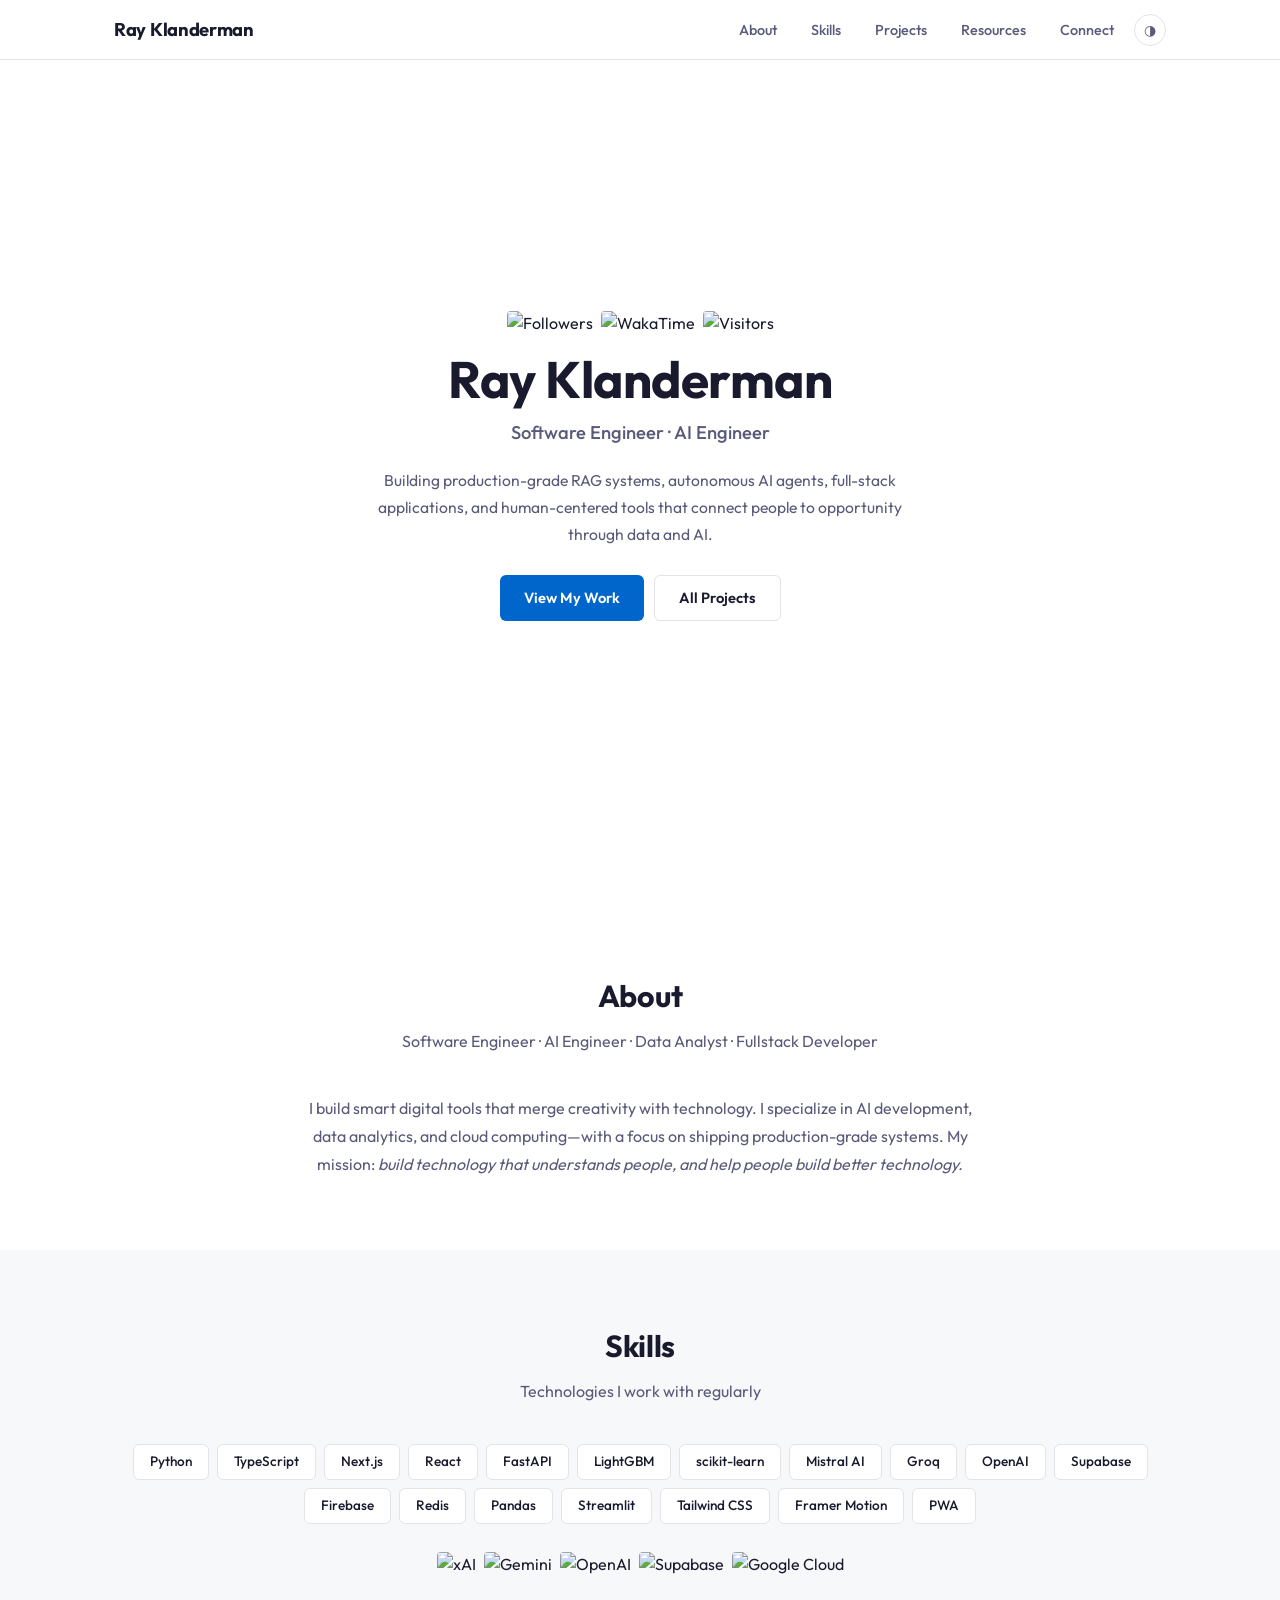
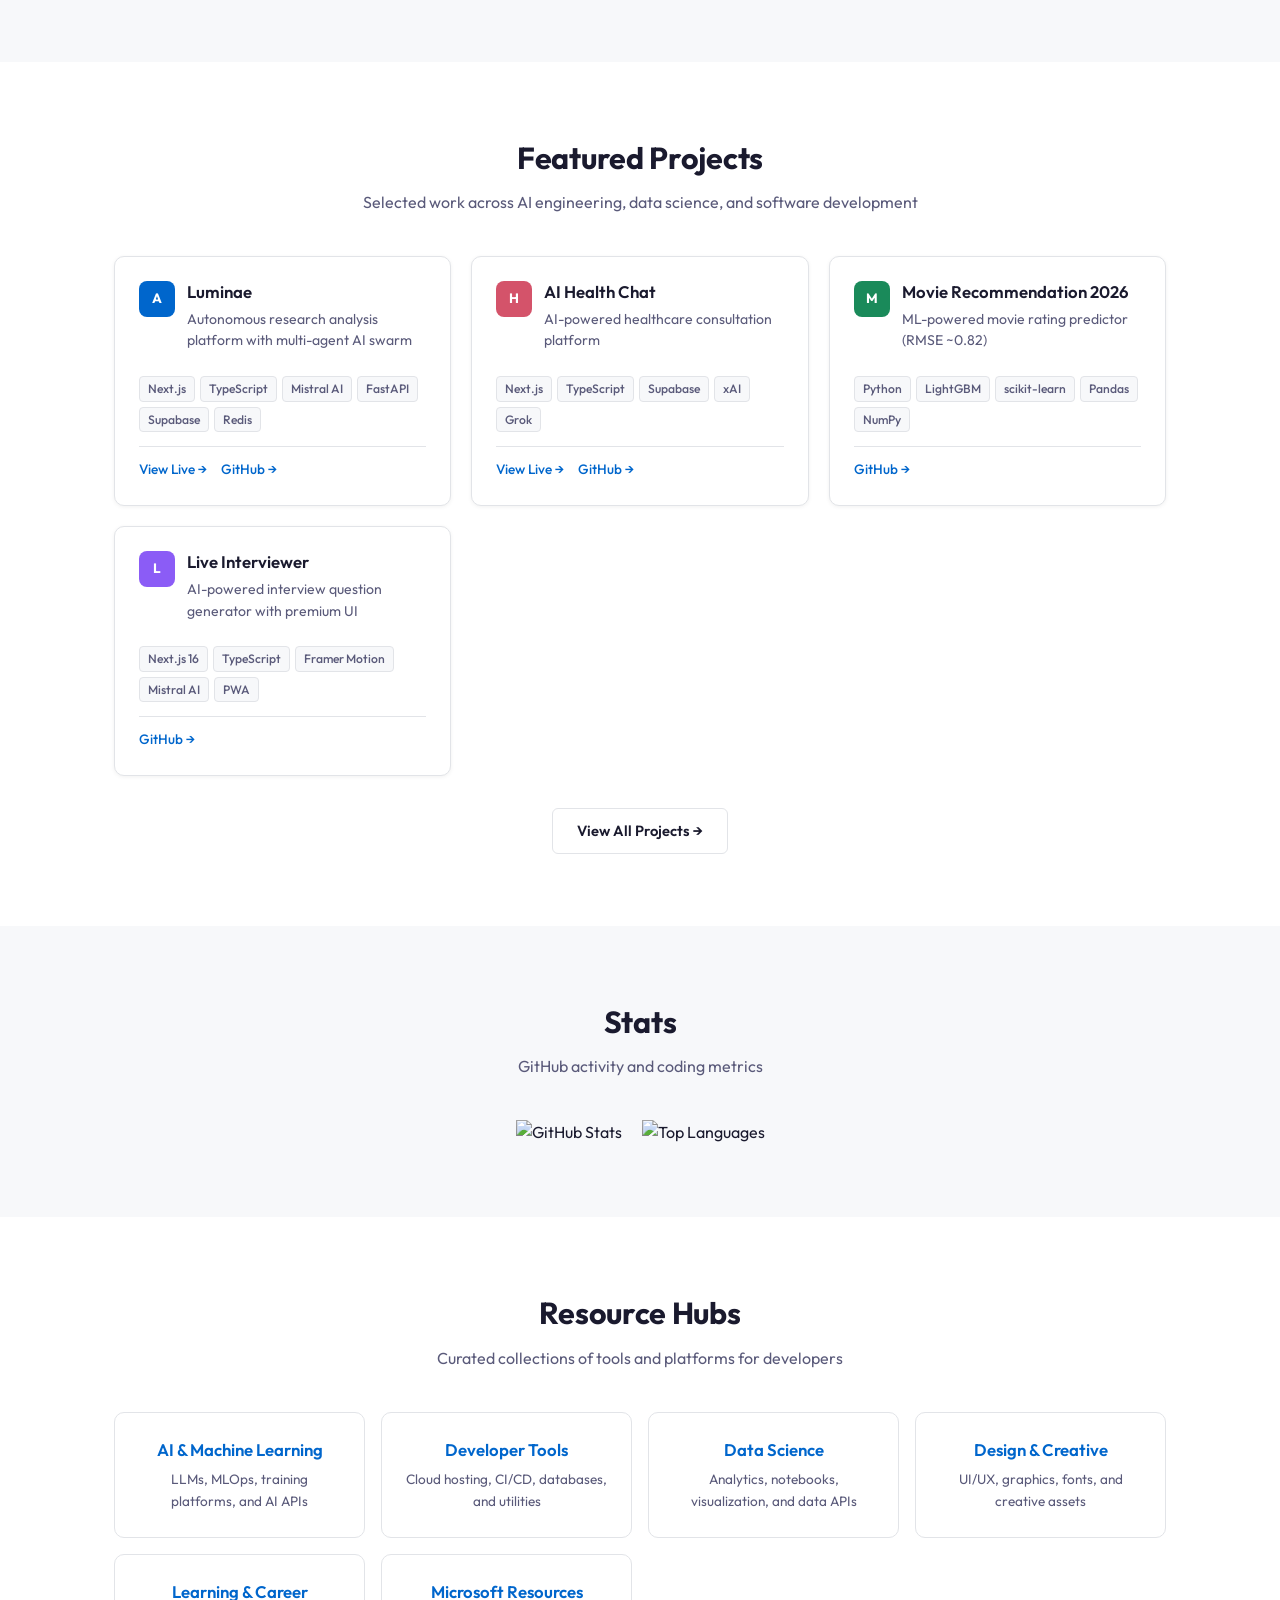
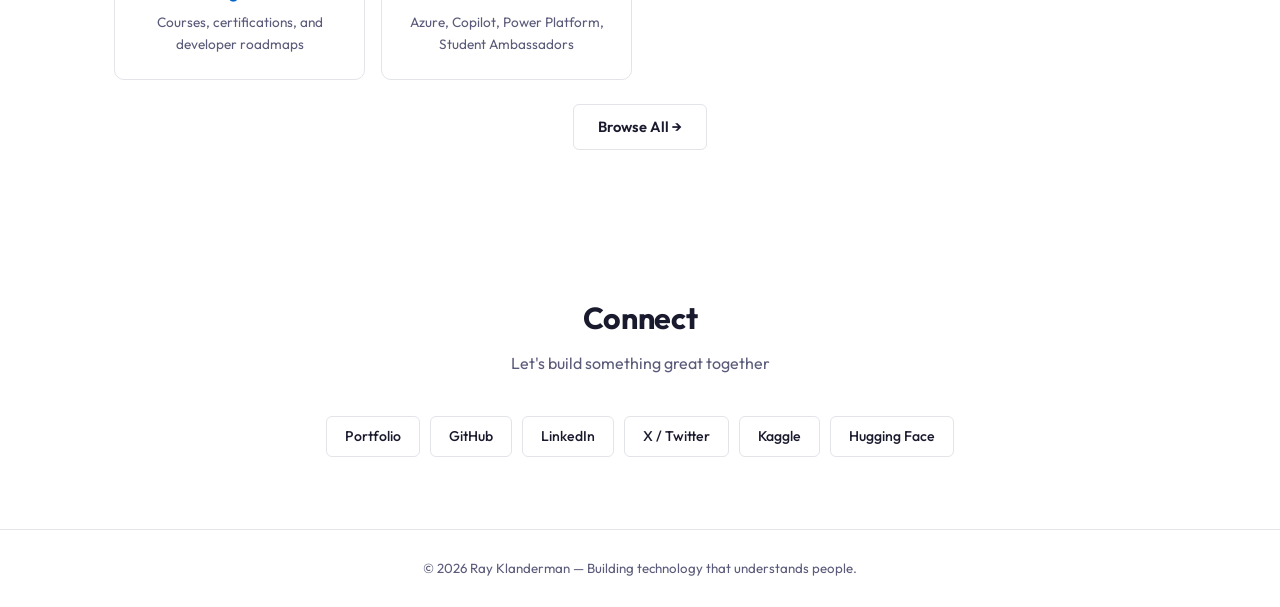
==== commit 7bd5e0cd: "remove: WakaTime stats card from stats section" ====
--- a/index.html
+++ b/index.html
@@ -205,10 +205,7 @@
       <img src="https://github-readme-stats.vercel.app/api?username=rayklanderman&show_icons=true&theme=default&hide_border=true" alt="GitHub Stats" style="max-width: 420px;">
       <img src="https://github-readme-stats.vercel.app/api/top-langs/?username=rayklanderman&layout=compact&theme=default&hide_border=true" alt="Top Languages" style="max-width: 360px;">
     </div>
-    <div style="display: flex; flex-wrap: wrap; justify-content: center; gap: 20px; margin-top: 20px;">
-      <img src="https://github-readme-streak-stats.herokuapp.com/?user=rayklanderman&theme=default&hide_border=true" alt="GitHub Streak" style="max-width: 420px;">
-      <img src="https://github-readme-stats.vercel.app/api/wakatime?username=rayklanderman&theme=default&hide_border=true" alt="WakaTime Stats" style="max-width: 420px;">
-    </div>
+
   </div>
 </section>
 
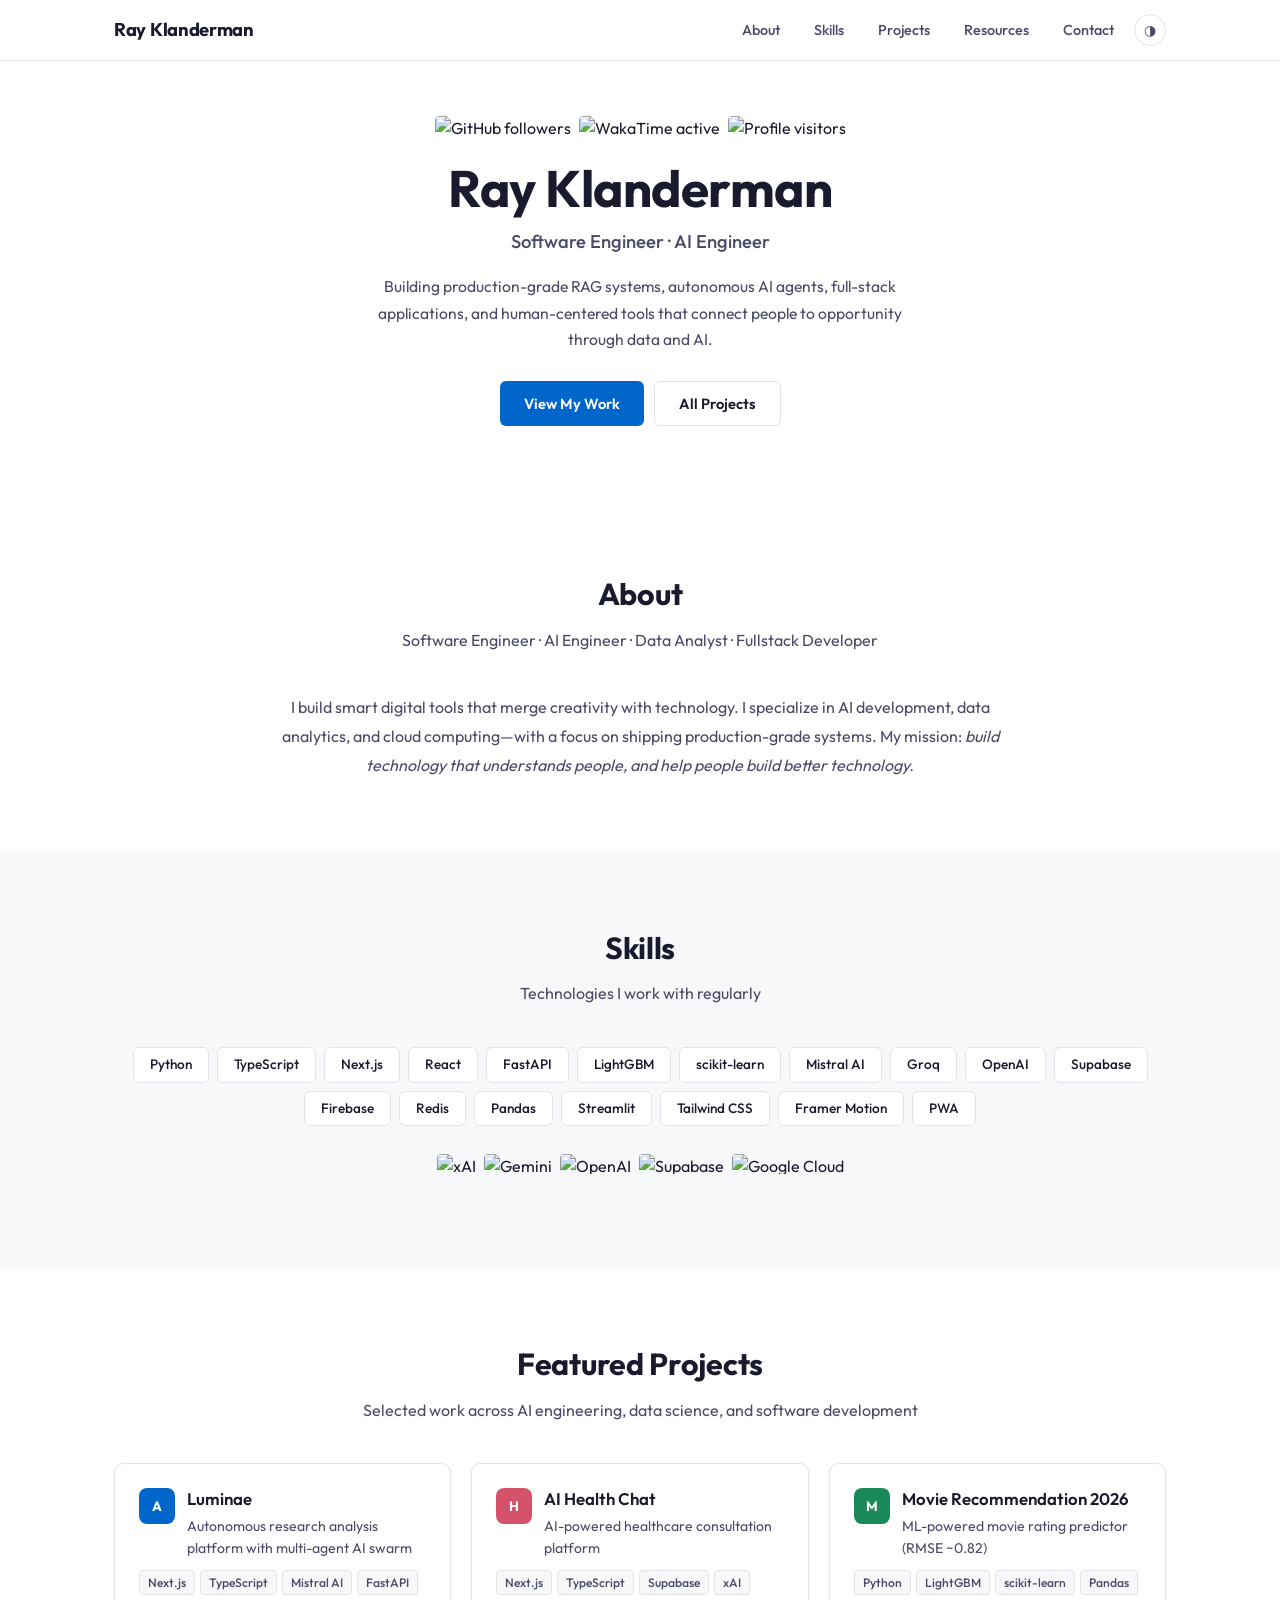
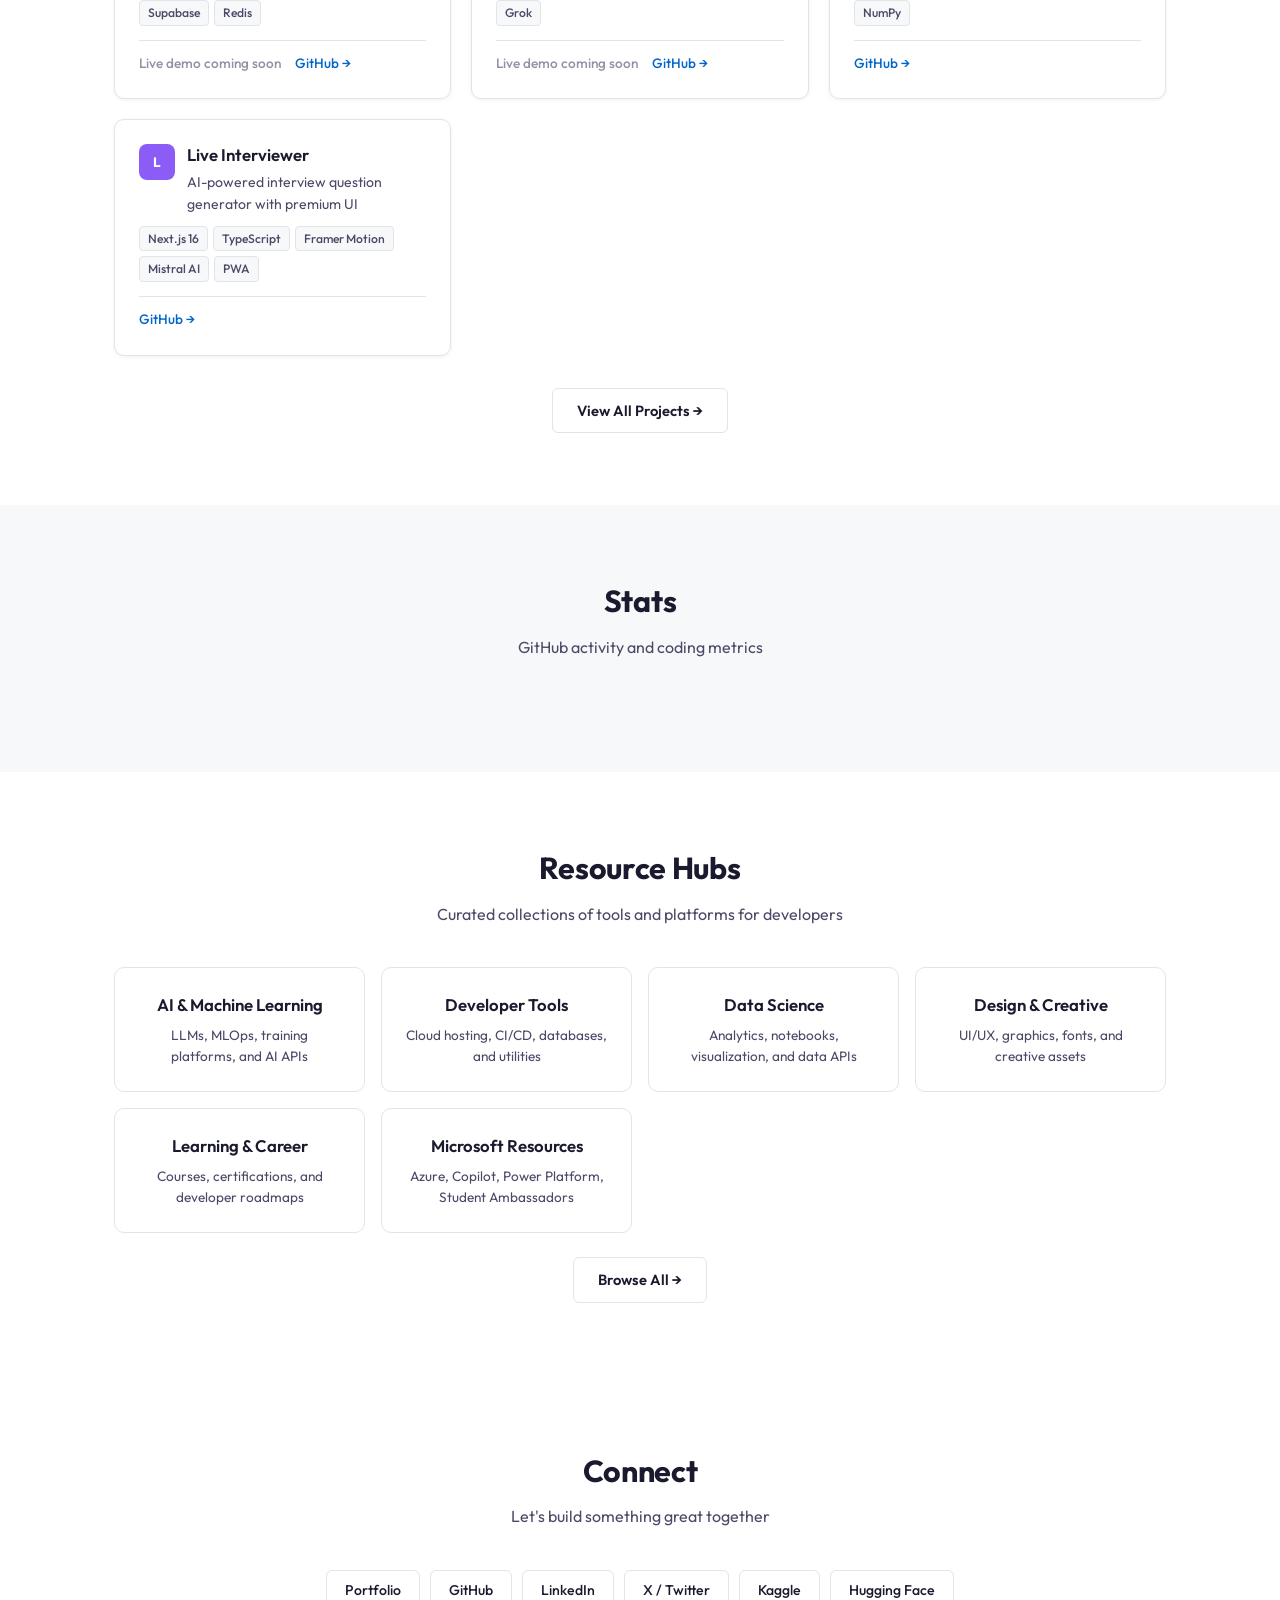
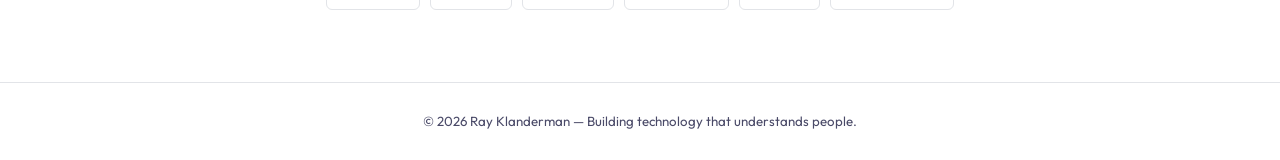
==== commit 7fb924b1: "fix: UI/UX overhaul - consistent nav, theme FOUC, responsive grids, a11y, dead links, meta descripti" ====
--- a/index.html
+++ b/index.html
@@ -4,6 +4,21 @@
   <meta charset="UTF-8">
   <meta name="viewport" content="width=device-width, initial-scale=1.0">
   <title>Ray Klanderman — Software & AI Engineer</title>
+  <meta name="description" content="Ray Klanderman — Software Engineer and AI Engineer building production-grade RAG systems, autonomous agents, and full-stack apps.">
+  <script>
+    (function () {
+      try {
+        var saved = localStorage.getItem('theme');
+        if (saved === 'light' || saved === 'dark') {
+          document.documentElement.setAttribute('data-theme', saved);
+        } else if (window.matchMedia('(prefers-color-scheme: dark)').matches) {
+          document.documentElement.setAttribute('data-theme', 'dark');
+        } else {
+          document.documentElement.setAttribute('data-theme', 'light');
+        }
+      } catch (e) { document.documentElement.setAttribute('data-theme', 'light'); }
+    })();
+  </script>
   <link rel="icon" href="https://cdn.jsdelivr.net/gh/devicons/devicon/icons/devicon/devicon-original.svg">
   <meta property="og:title" content="Ray Klanderman — Software & AI Engineer">
   <meta property="og:description" content="Software engineer and AI engineer building production-grade AI systems, full-stack apps, and human-centered tools.">
@@ -22,28 +37,31 @@
   <link rel="stylesheet" href="/css/style.css">
 </head>
 <body>
-
-<nav>
-  <div class="container">
-    <a href="/" class="nav-logo">Ray Klanderman</a>
-    <button class="menu-toggle" onclick="document.querySelector('.nav-links').classList.toggle('open')" aria-label="Menu">&#9776;</button>
-    <ul class="nav-links">
-      <li><a href="/#about">About</a></li>
+<a class="skip-link" href="#main">Skip to content</a>
+
+<nav aria-label="Main navigation">
+  <div class="container">
+    <a href="/" class="nav-logo" aria-current="page">Ray Klanderman</a>
+    <button class="menu-toggle" id="menu-toggle" aria-label="Open menu" aria-expanded="false" aria-controls="nav-links">&#9776;</button>
+    <ul class="nav-links" id="nav-links">
+      <li><a href="/about/">About</a></li>
       <li><a href="/#skills">Skills</a></li>
       <li><a href="/projects/">Projects</a></li>
       <li><a href="/resources/">Resources</a></li>
-      <li><a href="/#connect">Connect</a></li>
-      <li><button class="theme-toggle" onclick="toggleTheme()" aria-label="Toggle theme">&#9681;</button></li>
+      <li><a href="/contact/">Contact</a></li>
+      <li><button class="theme-toggle" id="theme-toggle" aria-label="Toggle dark mode">&#9681;</button></li>
     </ul>
   </div>
 </nav>
+
+<main id="main">
 
 <section class="hero">
   <div class="hero-content">
     <div class="badge-group">
-      <img src="https://img.shields.io/github/followers/rayklanderman?label=Followers&style=flat" alt="Followers">
-      <img src="https://img.shields.io/badge/WakaTime-Active-blue" alt="WakaTime">
-      <img src="https://komarev.com/ghpvc/?username=rayklanderman&label=Visitors" alt="Visitors">
+      <img src="https://img.shields.io/github/followers/rayklanderman?label=Followers&style=flat" alt="GitHub followers" height="20" loading="eager">
+      <img src="https://img.shields.io/badge/WakaTime-Active-blue" alt="WakaTime active" height="20" loading="eager">
+      <img src="https://komarev.com/ghpvc/?username=rayklanderman&label=Visitors" alt="Profile visitors" height="20" loading="eager">
     </div>
     <h1>Ray Klanderman</h1>
     <p class="subtitle">Software Engineer &middot; AI Engineer</p>
@@ -59,8 +77,8 @@
   <div class="container">
     <h2 class="section-title">About</h2>
     <p class="section-desc">Software Engineer &middot; AI Engineer &middot; Data Analyst &middot; Fullstack Developer</p>
-    <div style="max-width: 680px; margin: 0 auto;">
-      <p style="color: var(--text-secondary); font-size: 1rem; line-height: 1.75; text-align: center;">
+    <div class="prose center">
+      <p>
         I build smart digital tools that merge creativity with technology. I specialize in AI development, data analytics, and cloud computing&mdash;with a focus on shipping production-grade systems. My mission: <em>build technology that understands people, and help people build better technology.</em>
       </p>
     </div>
@@ -124,14 +142,14 @@
           <span class="tag">Redis</span>
         </div>
         <div class="card-links">
-          <a href="#" target="_blank" rel="noopener">View Live &rarr;</a>
+          <span class="link-disabled" title="Live demo URL not published yet">Live demo coming soon</span>
           <a href="https://github.com/rayklanderman" target="_blank" rel="noopener">GitHub &rarr;</a>
         </div>
       </div>
 
       <div class="card">
         <div class="card-header">
-          <span class="card-icon health">H</span>
+          <span class="card-icon health" aria-hidden="true">H</span>
           <div>
             <h3>AI Health Chat</h3>
             <p>AI-powered healthcare consultation platform</p>
@@ -145,14 +163,14 @@
           <span class="tag">Grok</span>
         </div>
         <div class="card-links">
-          <a href="#" target="_blank" rel="noopener">View Live &rarr;</a>
+          <span class="link-disabled" title="Live demo URL not published yet">Live demo coming soon</span>
           <a href="https://github.com/rayklanderman" target="_blank" rel="noopener">GitHub &rarr;</a>
         </div>
       </div>
 
       <div class="card">
         <div class="card-header">
-          <span class="card-icon data">M</span>
+          <span class="card-icon data" aria-hidden="true">M</span>
           <div>
             <h3>Movie Recommendation 2026</h3>
             <p>ML-powered movie rating predictor (RMSE ~0.82)</p>
@@ -201,9 +219,9 @@
   <div class="container">
     <h2 class="section-title">Stats</h2>
     <p class="section-desc">GitHub activity and coding metrics</p>
-    <div style="display: flex; flex-wrap: wrap; justify-content: center; gap: 20px;">
-      <img src="https://github-readme-stats.vercel.app/api?username=rayklanderman&show_icons=true&theme=default&hide_border=true" alt="GitHub Stats" style="max-width: 420px;">
-      <img src="https://github-readme-stats.vercel.app/api/top-langs/?username=rayklanderman&layout=compact&theme=default&hide_border=true" alt="Top Languages" style="max-width: 360px;">
+    <div class="stats-row">
+      <img src="https://github-readme-stats.vercel.app/api?username=rayklanderman&show_icons=true&theme=default&hide_border=true" alt="Ray Klanderman GitHub stats" loading="lazy" decoding="async" onerror="this.style.display='none'">
+      <img class="narrow" src="https://github-readme-stats.vercel.app/api/top-langs/?username=rayklanderman&layout=compact&theme=default&hide_border=true" alt="Top programming languages" loading="lazy" decoding="async" onerror="this.style.display='none'">
     </div>
 
   </div>
@@ -265,17 +283,41 @@
     <p>&copy; 2026 Ray Klanderman &mdash; Building technology that understands people.</p>
   </div>
 </footer>
+</main>
 
 <script>
-function toggleTheme() {
-  const html = document.documentElement;
-  const current = html.getAttribute('data-theme');
-  const next = current === 'dark' ? 'light' : 'dark';
-  html.setAttribute('data-theme', next);
-  localStorage.setItem('theme', next);
-}
-const saved = localStorage.getItem('theme');
-if (saved) document.documentElement.setAttribute('data-theme', saved);
+(function () {
+  var html = document.documentElement;
+  var themeBtn = document.getElementById('theme-toggle');
+  function syncLabel() {
+    if (!themeBtn) return;
+    var dark = html.getAttribute('data-theme') === 'dark';
+    themeBtn.setAttribute('aria-label', dark ? 'Switch to light mode' : 'Switch to dark mode');
+    themeBtn.textContent = dark ? '\u2600' : '\u25D1';
+  }
+  if (themeBtn) themeBtn.addEventListener('click', function () {
+    var next = html.getAttribute('data-theme') === 'dark' ? 'light' : 'dark';
+    html.setAttribute('data-theme', next);
+    try { localStorage.setItem('theme', next); } catch (e) {}
+    syncLabel();
+  });
+  syncLabel();
+  var menuBtn = document.getElementById('menu-toggle');
+  var links = document.getElementById('nav-links');
+  if (menuBtn && links) {
+    menuBtn.addEventListener('click', function () {
+      var open = links.classList.toggle('open');
+      menuBtn.setAttribute('aria-expanded', open ? 'true' : 'false');
+      menuBtn.setAttribute('aria-label', open ? 'Close menu' : 'Open menu');
+    });
+    links.addEventListener('click', function (e) {
+      if (e.target.closest('a')) { links.classList.remove('open'); menuBtn.setAttribute('aria-expanded', 'false'); }
+    });
+    document.addEventListener('keydown', function (e) {
+      if (e.key === 'Escape') { links.classList.remove('open'); menuBtn.setAttribute('aria-expanded', 'false'); }
+    });
+  }
+})();
 </script>
 
 </body>
--- a/css/style.css
+++ b/css/style.css
@@ -3,131 +3,158 @@
   --bg-alt: #f7f8fa;
   --bg-card: #ffffff;
   --text: #1a1a2e;
-  --text-secondary: #5a5a7a;
+  --text-secondary: #4a4a68;
   --accent: #0066cc;
   --accent-hover: #004d99;
+  --accent-light: #0066cc;
   --border: #e2e4e8;
   --shadow: 0 1px 4px rgba(0, 0, 0, 0.06);
   --shadow-hover: 0 4px 20px rgba(0, 0, 0, 0.1);
   --radius: 10px;
   --radius-sm: 6px;
-  --font: 'Outfit', -apple-system, BlinkMacSystemFont, sans-serif;
+  --font: 'Outfit', -apple-system, BlinkMacSystemFont, 'Segoe UI', sans-serif;
   --max-width: 1100px;
   --nav-height: 60px;
-}
-
-@media (prefers-color-scheme: dark) {
-  :root {
-    --bg: #0e0e1a;
-    --bg-alt: #151528;
-    --bg-card: #1a1a30;
-    --text: #e4e4f0;
-    --text-secondary: #9898b8;
-    --accent: #4ca3ff;
-    --accent-hover: #7ab8ff;
-    --border: #2a2a44;
-    --shadow: 0 1px 4px rgba(0, 0, 0, 0.3);
-    --shadow-hover: 0 4px 20px rgba(0, 0, 0, 0.4);
-  }
-}
-
+  color-scheme: light;
+}
+
+/* Explicit dark theme (user override wins over system) */
 [data-theme="dark"] {
   --bg: #0e0e1a;
   --bg-alt: #151528;
   --bg-card: #1a1a30;
   --text: #e4e4f0;
-  --text-secondary: #9898b8;
+  --text-secondary: #a8a8c8;
   --accent: #4ca3ff;
   --accent-hover: #7ab8ff;
+  --accent-light: #7ab8ff;
   --border: #2a2a44;
   --shadow: 0 1px 4px rgba(0, 0, 0, 0.3);
   --shadow-hover: 0 4px 20px rgba(0, 0, 0, 0.4);
+  color-scheme: dark;
+}
+
+/* System dark only applies when no explicit theme is stored */
+@media (prefers-color-scheme: dark) {
+  :root:not([data-theme="light"]) {
+    --bg: #0e0e1a;
+    --bg-alt: #151528;
+    --bg-card: #1a1a30;
+    --text: #e4e4f0;
+    --text-secondary: #a8a8c8;
+    --accent: #4ca3ff;
+    --accent-hover: #7ab8ff;
+    --accent-light: #7ab8ff;
+    --border: #2a2a44;
+    --shadow: 0 1px 4px rgba(0, 0, 0, 0.3);
+    --shadow-hover: 0 4px 20px rgba(0, 0, 0, 0.4);
+    color-scheme: dark;
+  }
 }
 
 *, *::before, *::after { box-sizing: border-box; margin: 0; padding: 0; }
 html { scroll-behavior: smooth; }
+@media (prefers-reduced-motion: reduce) {
+  html { scroll-behavior: auto; }
+  *, *::before, *::after { transition: none !important; animation: none !important; }
+}
 
 body {
   font-family: var(--font);
   background: var(--bg);
   color: var(--text);
   line-height: 1.6;
-  transition: background 0.3s, color 0.3s;
   -webkit-font-smoothing: antialiased;
+  overflow-x: hidden;
 }
 
 a { color: var(--accent); text-decoration: none; }
 a:hover { color: var(--accent-hover); }
-img { max-width: 100%; }
+a:focus-visible, button:focus-visible, input:focus-visible, textarea:focus-visible {
+  outline: 2px solid var(--accent);
+  outline-offset: 2px;
+  border-radius: 4px;
+}
+img { max-width: 100%; height: auto; display: inline-block; }
 .container { max-width: var(--max-width); margin: 0 auto; padding: 0 24px; }
+
+/* Skip link for keyboard users */
+.skip-link {
+  position: absolute; left: -9999px; top: 0;
+  background: var(--accent); color: #fff;
+  padding: 10px 18px; border-radius: 0 0 8px 0;
+  font-weight: 600; font-size: 0.9rem; z-index: 2000;
+}
+.skip-link:focus { left: 0; color: #fff; }
 
 /* Navigation */
 nav {
   position: fixed; top: 0; left: 0; right: 0;
-  height: var(--nav-height);
+  min-height: var(--nav-height);
   background: rgba(255, 255, 255, 0.92);
   backdrop-filter: blur(10px);
   -webkit-backdrop-filter: blur(10px);
   border-bottom: 1px solid var(--border);
   z-index: 1000;
-  transition: background 0.3s;
-}
-
-[data-theme="dark"] nav {
-  background: rgba(14, 14, 26, 0.92);
-}
+}
+@media (prefers-color-scheme: dark) {
+  :root:not([data-theme="light"]) nav { background: rgba(14, 14, 26, 0.92); }
+}
+[data-theme="dark"] nav { background: rgba(14, 14, 26, 0.92); }
 
 nav .container {
   display: flex; align-items: center; justify-content: space-between;
-  height: 100%;
-}
-
-.nav-logo { font-weight: 700; font-size: 1.15rem; color: var(--text); letter-spacing: -0.3px; }
+  min-height: var(--nav-height); gap: 12px;
+}
+
+.nav-logo { font-weight: 700; font-size: 1.15rem; color: var(--text); letter-spacing: -0.3px; white-space: nowrap; }
 .nav-links { display: flex; align-items: center; gap: 6px; list-style: none; }
 
 .nav-links a {
   padding: 6px 14px; border-radius: var(--radius-sm);
   font-size: 0.9rem; font-weight: 500; color: var(--text-secondary);
-  transition: all 0.15s;
+  transition: background 0.15s, color 0.15s;
+  white-space: nowrap;
 }
 .nav-links a:hover { background: var(--bg-alt); color: var(--text); }
+.nav-links a[aria-current="page"] { color: var(--text); background: var(--bg-alt); }
 
 .theme-toggle {
   background: none; border: 1px solid var(--border); cursor: pointer;
   padding: 6px; border-radius: 50%; width: 32px; height: 32px;
+  display: inline-flex; align-items: center; justify-content: center;
+  color: var(--text-secondary); font-size: 0.9rem;
+  transition: background 0.15s, color 0.15s;
+}
+.theme-toggle:hover { background: var(--bg-alt); color: var(--text); }
+
+.menu-toggle { display: none; background: none; border: 1px solid transparent; cursor: pointer; padding: 8px 10px; color: var(--text); font-size: 1.4rem; border-radius: var(--radius-sm); }
+
+/* Hero — no forced 100vh; prevents vast empty space on desktop/mobile */
+.hero {
   display: flex; align-items: center; justify-content: center;
-  color: var(--text-secondary); font-size: 0.9rem;
-  transition: all 0.15s;
-}
-.theme-toggle:hover { background: var(--bg-alt); color: var(--text); }
-
-.menu-toggle { display: none; background: none; border: none; cursor: pointer; padding: 8px; color: var(--text); font-size: 1.4rem; }
-
-/* Hero */
-.hero {
-  min-height: 100vh; display: flex; align-items: center; justify-content: center;
-  text-align: center; padding: calc(var(--nav-height) + 40px) 24px 80px;
-}
-
-.hero-content { max-width: 680px; }
-.hero h1 { font-size: clamp(2rem, 4.5vw, 3.2rem); font-weight: 700; margin-bottom: 8px; line-height: 1.2; letter-spacing: -0.5px; }
-.hero .subtitle { font-size: clamp(1rem, 2vw, 1.15rem); color: var(--text-secondary); margin-bottom: 20px; font-weight: 500; }
-.hero .tagline { font-size: 0.98rem; color: var(--text-secondary); margin-bottom: 28px; max-width: 560px; margin-left: auto; margin-right: auto; line-height: 1.7; }
-
-.badges { display: flex; justify-content: center; gap: 10px; flex-wrap: wrap; margin-bottom: 28px; }
-.badges img { border-radius: 4px; }
+  text-align: center; padding: calc(var(--nav-height) + 56px) 24px 72px;
+}
+
+.hero-content { max-width: 680px; width: 100%; }
+.hero h1 { font-size: clamp(2rem, 4.5vw, 3.2rem); font-weight: 700; margin-bottom: 8px; line-height: 1.2; letter-spacing: -0.5px; text-wrap: balance; }
+.hero .subtitle { font-size: clamp(1rem, 2vw, 1.15rem); color: var(--text-secondary); margin-bottom: 16px; font-weight: 500; }
+.hero .tagline { font-size: 0.98rem; color: var(--text-secondary); margin-bottom: 28px; max-width: 56ch; margin-left: auto; margin-right: auto; line-height: 1.7; text-wrap: pretty; }
+
+.badge-group { display: flex; justify-content: center; gap: 8px; flex-wrap: wrap; margin: 0 0 22px; }
+.badge-group img { border-radius: 4px; height: 20px; width: auto; }
 
 .btn-group { display: flex; gap: 10px; justify-content: center; flex-wrap: wrap; }
 
 .btn {
-  display: inline-flex; align-items: center; gap: 6px;
+  display: inline-flex; align-items: center; justify-content: center; gap: 6px;
   padding: 10px 24px; border-radius: var(--radius-sm);
-  font-weight: 600; font-size: 0.92rem; transition: all 0.15s;
-  border: none; cursor: pointer;
+  font-weight: 600; font-size: 0.92rem; transition: background 0.15s, color 0.15s, border-color 0.15s, box-shadow 0.15s;
+  border: none; cursor: pointer; min-height: 44px;
 }
 
 .btn-primary { background: var(--accent); color: #fff; }
-.btn-primary:hover { background: var(--accent-hover); transform: translateY(-1px); box-shadow: 0 2px 8px rgba(0, 102, 204, 0.25); }
+.btn-primary:hover { background: var(--accent-hover); color: #fff; box-shadow: 0 2px 8px rgba(0, 102, 204, 0.25); }
 
 .btn-outline {
   background: transparent; color: var(--text);
@@ -140,27 +167,35 @@
 .section-alt { background: var(--bg-alt); }
 .section-title {
   font-size: clamp(1.5rem, 2.5vw, 1.9rem); font-weight: 700;
-  text-align: center; margin-bottom: 8px; letter-spacing: -0.3px;
-}
-.section-desc { text-align: center; color: var(--text-secondary); max-width: 560px; margin: 0 auto 40px; font-size: 1rem; }
-
-/* Project Cards */
-.card-grid { display: grid; grid-template-columns: repeat(auto-fill, minmax(320px, 1fr)); gap: 20px; }
+  text-align: center; margin-bottom: 8px; letter-spacing: -0.3px; text-wrap: balance;
+}
+/* Higher contrast than before: was too faint on light beige/white */
+.section-desc { text-align: center; color: var(--text-secondary); max-width: 60ch; margin: 0 auto 40px; font-size: 1rem; line-height: 1.65; }
+
+/* Readable prose (replaces centered wall-of-text blocks) */
+.prose { max-width: 68ch; margin: 0 auto; color: var(--text-secondary); font-size: 1rem; line-height: 1.8; text-align: left; }
+.prose p + p { margin-top: 1em; }
+.prose strong { color: var(--text); }
+
+/* Project Cards — min() prevents horizontal overflow on 320–360px phones */
+.card-grid { display: grid; grid-template-columns: repeat(auto-fill, minmax(min(100%, 300px), 1fr)); gap: 20px; }
 
 .card {
   background: var(--bg-card); border: 1px solid var(--border);
   border-radius: var(--radius); padding: 24px;
-  transition: all 0.2s; box-shadow: var(--shadow);
-  display: flex; flex-direction: column;
+  transition: box-shadow 0.2s, border-color 0.2s;
+  box-shadow: var(--shadow);
+  display: flex; flex-direction: column; min-width: 0;
 }
 
 .card:hover { box-shadow: var(--shadow-hover); border-color: var(--accent); }
 
-.card-header { display: flex; align-items: flex-start; gap: 12px; margin-bottom: 10px; }
+.card-header { display: flex; align-items: flex-start; gap: 12px; margin-bottom: 10px; min-width: 0; }
+.card-header > div { min-width: 0; }
 
 .card-icon {
   flex-shrink: 0; width: 36px; height: 36px; border-radius: 8px;
-  display: flex; align-items: center; justify-content: center;
+  display: inline-flex; align-items: center; justify-content: center;
   font-size: 0.85rem; font-weight: 700; color: #fff;
   background: var(--accent);
 }
@@ -176,8 +211,9 @@
 .card-icon.jobs { background: #7c3aed; }
 .card-icon.dev { background: #2563eb; }
 
-.card h3 { font-size: 1.05rem; font-weight: 600; margin-bottom: 6px; line-height: 1.3; }
-.card p { color: var(--text-secondary); font-size: 0.88rem; line-height: 1.55; margin-bottom: 14px; flex: 1; }
+.card h3 { font-size: 1.05rem; font-weight: 600; margin-bottom: 6px; line-height: 1.3; overflow-wrap: break-word; }
+.card-header p { color: var(--text-secondary); font-size: 0.88rem; line-height: 1.55; margin-bottom: 0; }
+.card-body { color: var(--text-secondary); font-size: 0.88rem; line-height: 1.55; margin-bottom: 14px; flex: 1; }
 .card-tags { display: flex; gap: 5px; flex-wrap: wrap; margin-bottom: 14px; }
 
 .tag {
@@ -187,8 +223,9 @@
   border: 1px solid var(--border);
 }
 
-.card-links { display: flex; gap: 14px; margin-top: auto; padding-top: 12px; border-top: 1px solid var(--border); }
+.card-links { display: flex; gap: 14px; flex-wrap: wrap; margin-top: auto; padding-top: 12px; border-top: 1px solid var(--border); }
 .card-links a { font-size: 0.85rem; font-weight: 500; }
+.card-links .link-disabled { color: var(--text-secondary); opacity: 0.6; cursor: not-allowed; font-size: 0.85rem; font-weight: 500; }
 
 /* Skills */
 .skills-grid { display: flex; flex-wrap: wrap; justify-content: center; gap: 8px; }
@@ -196,21 +233,28 @@
 .skill-badge {
   display: inline-block; padding: 6px 16px; border-radius: 6px;
   background: var(--bg-card); border: 1px solid var(--border);
-  font-size: 0.85rem; font-weight: 500; transition: all 0.15s;
+  font-size: 0.85rem; font-weight: 500; transition: border-color 0.15s;
 }
 .skill-badge:hover { border-color: var(--accent); }
 
 /* Hub Cards */
-.hub-grid { display: grid; grid-template-columns: repeat(auto-fill, minmax(240px, 1fr)); gap: 16px; }
+.hub-grid { display: grid; grid-template-columns: repeat(auto-fill, minmax(min(100%, 240px), 1fr)); gap: 16px; }
 
 .hub-card {
   background: var(--bg-card); border: 1px solid var(--border);
   border-radius: var(--radius); padding: 24px; text-align: center;
-  transition: all 0.2s; display: block;
+  transition: box-shadow 0.2s, border-color 0.2s; display: block; min-width: 0;
 }
 .hub-card:hover { border-color: var(--accent); box-shadow: var(--shadow-hover); }
-.hub-card h3 { font-size: 1.05rem; font-weight: 600; margin-bottom: 6px; }
-.hub-card p { color: var(--text-secondary); font-size: 0.85rem; }
+.hub-card:hover h3 { color: var(--accent); }
+.hub-icon { display: block; font-size: 1.6rem; line-height: 1; margin-bottom: 10px; }
+.hub-card h3 { font-size: 1.05rem; font-weight: 600; margin-bottom: 6px; color: var(--text); overflow-wrap: break-word; }
+.hub-card p { color: var(--text-secondary); font-size: 0.85rem; line-height: 1.55; }
+
+/* Stats images — fluid, no layout shift */
+.stats-row { display: flex; flex-wrap: wrap; justify-content: center; gap: 20px; }
+.stats-row img { width: 100%; max-width: 420px; height: auto; border-radius: var(--radius-sm); }
+.stats-row img.narrow { max-width: 360px; }
 
 /* Connect */
 .connect-grid { display: flex; flex-wrap: wrap; justify-content: center; gap: 10px; }
@@ -220,7 +264,7 @@
   padding: 8px 18px; border-radius: var(--radius-sm);
   background: var(--bg-card); border: 1px solid var(--border);
   color: var(--text); font-weight: 500; font-size: 0.88rem;
-  transition: all 0.15s;
+  transition: border-color 0.15s, color 0.15s; min-height: 40px;
 }
 .connect-link:hover { border-color: var(--accent); color: var(--accent); }
 
@@ -231,61 +275,80 @@
 .page-header {
   padding: calc(var(--nav-height) + 40px) 24px 36px;
   background: var(--bg-alt); text-align: center;
-}
-.page-header h1 { font-size: clamp(1.6rem, 3.5vw, 2.4rem); font-weight: 700; margin-bottom: 6px; letter-spacing: -0.3px; }
-.page-header p { color: var(--text-secondary); max-width: 560px; margin: 0 auto; font-size: 1rem; }
+  border-bottom: 1px solid var(--border);
+}
+.page-header h1 { font-size: clamp(1.6rem, 3.5vw, 2.4rem); font-weight: 700; margin-bottom: 6px; letter-spacing: -0.3px; text-wrap: balance; overflow-wrap: break-word; }
+.page-header p { color: var(--text-secondary); max-width: 60ch; margin: 0 auto; font-size: 1rem; line-height: 1.65; }
 .breadcrumb { margin-bottom: 12px; font-size: 0.83rem; color: var(--text-secondary); }
 .breadcrumb a { color: var(--text-secondary); }
 .breadcrumb a:hover { color: var(--accent); }
 
 /* Resource list */
-.resource-list { list-style: none; }
+.resource-list { list-style: none; max-width: 860px; margin: 0 auto; }
 .resource-item {
   display: flex; align-items: flex-start; gap: 14px;
   padding: 16px 20px; border-radius: var(--radius);
   background: var(--bg-card); border: 1px solid var(--border);
-  margin-bottom: 10px; transition: all 0.15s;
+  margin-bottom: 10px; transition: border-color 0.15s; min-width: 0;
 }
 .resource-item:hover { border-color: var(--accent); }
-.resource-item .emoji { font-size: 1.3rem; flex-shrink: 0; margin-top: 1px; }
-.resource-item h4 { font-size: 0.95rem; font-weight: 600; margin-bottom: 3px; }
+.resource-item .emoji { font-size: 1.3rem; flex-shrink: 0; margin-top: 1px; line-height: 1.2; }
+.resource-item > div { min-width: 0; }
+.resource-item h4 { font-size: 0.95rem; font-weight: 600; margin-bottom: 3px; overflow-wrap: break-word; }
 .resource-item h4 a { color: var(--text); }
 .resource-item h4 a:hover { color: var(--accent); }
-.resource-item p { color: var(--text-secondary); font-size: 0.84rem; line-height: 1.5; }
+.resource-item p { color: var(--text-secondary); font-size: 0.84rem; line-height: 1.55; }
 
 /* Form */
 .form-card { background: var(--bg-card); border: 1px solid var(--border); border-radius: var(--radius); padding: 32px; }
 .form-card h3 { margin-bottom: 20px; text-align: center; font-size: 1.15rem; font-weight: 600; }
 
 .form-group { display: flex; flex-direction: column; gap: 14px; }
+.sr-only { position: absolute; width: 1px; height: 1px; padding: 0; margin: -1px; overflow: hidden; clip: rect(0, 0, 0, 0); white-space: nowrap; border: 0; }
 
 .form-input {
   padding: 12px 16px; border: 1.5px solid var(--border); border-radius: var(--radius-sm);
   background: var(--bg); color: var(--text);
-  font-family: var(--font); font-size: 0.95rem; transition: border-color 0.15s;
+  font-family: var(--font); font-size: 0.95rem; transition: border-color 0.15s, box-shadow 0.15s;
   width: 100%;
 }
-.form-input:focus { outline: none; border-color: var(--accent); box-shadow: 0 0 0 3px rgba(0, 102, 204, 0.1); }
-.form-input::placeholder { color: var(--text-secondary); opacity: 0.7; }
+.form-input:focus { outline: none; border-color: var(--accent); box-shadow: 0 0 0 3px rgba(0, 102, 204, 0.15); }
+.form-input::placeholder { color: var(--text-secondary); opacity: 0.75; }
 
 textarea.form-input { resize: vertical; min-height: 120px; }
 
 .form-submit { align-self: center; margin-top: 4px; }
 
-/* Badge groups */
-.badge-group { display: flex; justify-content: center; gap: 8px; flex-wrap: wrap; margin: 12px 0; }
-.badge-group img { border-radius: 4px; }
+/* Centered narrow wrappers (replaces inline styles) */
+.narrow { max-width: 680px; margin: 0 auto; }
+.narrow-sm { max-width: 600px; margin: 0 auto; }
+.center { text-align: center; }
+.stack { display: flex; gap: 10px; justify-content: center; flex-wrap: wrap; }
+.mt-24 { margin-top: 24px; }
+.mt-32 { margin-top: 32px; }
+.mt-40 { margin-top: 40px; }
+.mb-40 { margin-bottom: 40px; }
+.about-photo { border-radius: var(--radius); max-width: 100%; width: 400px; height: auto; box-shadow: var(--shadow); }
 
 /* Responsive */
 @media (max-width: 768px) {
-  .nav-links { display: none; position: absolute; top: var(--nav-height); left: 0; right: 0;
-    flex-direction: column; background: var(--bg); padding: 12px;
-    border-bottom: 1px solid var(--border); gap: 2px; }
+  .nav-links {
+    display: none; position: absolute; top: var(--nav-height); left: 0; right: 0;
+    flex-direction: column; align-items: stretch; background: var(--bg);
+    padding: 12px; border-bottom: 1px solid var(--border);
+    box-shadow: var(--shadow-hover); gap: 2px;
+  }
   .nav-links.open { display: flex; }
-  .nav-links a { padding: 10px 14px; width: 100%; border-radius: var(--radius-sm); }
+  .nav-links a { padding: 12px 14px; width: 100%; border-radius: var(--radius-sm); min-height: 44px; display: flex; align-items: center; }
   .menu-toggle { display: block; }
-  .card-grid { grid-template-columns: 1fr; }
-  .hub-grid { grid-template-columns: 1fr; }
-  .hero { padding-top: calc(var(--nav-height) + 24px); }
+  .hero { padding-top: calc(var(--nav-height) + 32px); padding-bottom: 56px; }
   .section { padding: 48px 0; }
-}
+  .form-card { padding: 24px 20px; }
+}
+
+@media print {
+  nav, .btn-group, .menu-toggle, .theme-toggle, .form-card { display: none !important; }
+  .hero, .section { padding: 24px 0; }
+  body { background: #fff; color: #000; }
+  .card, .hub-card { box-shadow: none; break-inside: avoid; }
+}
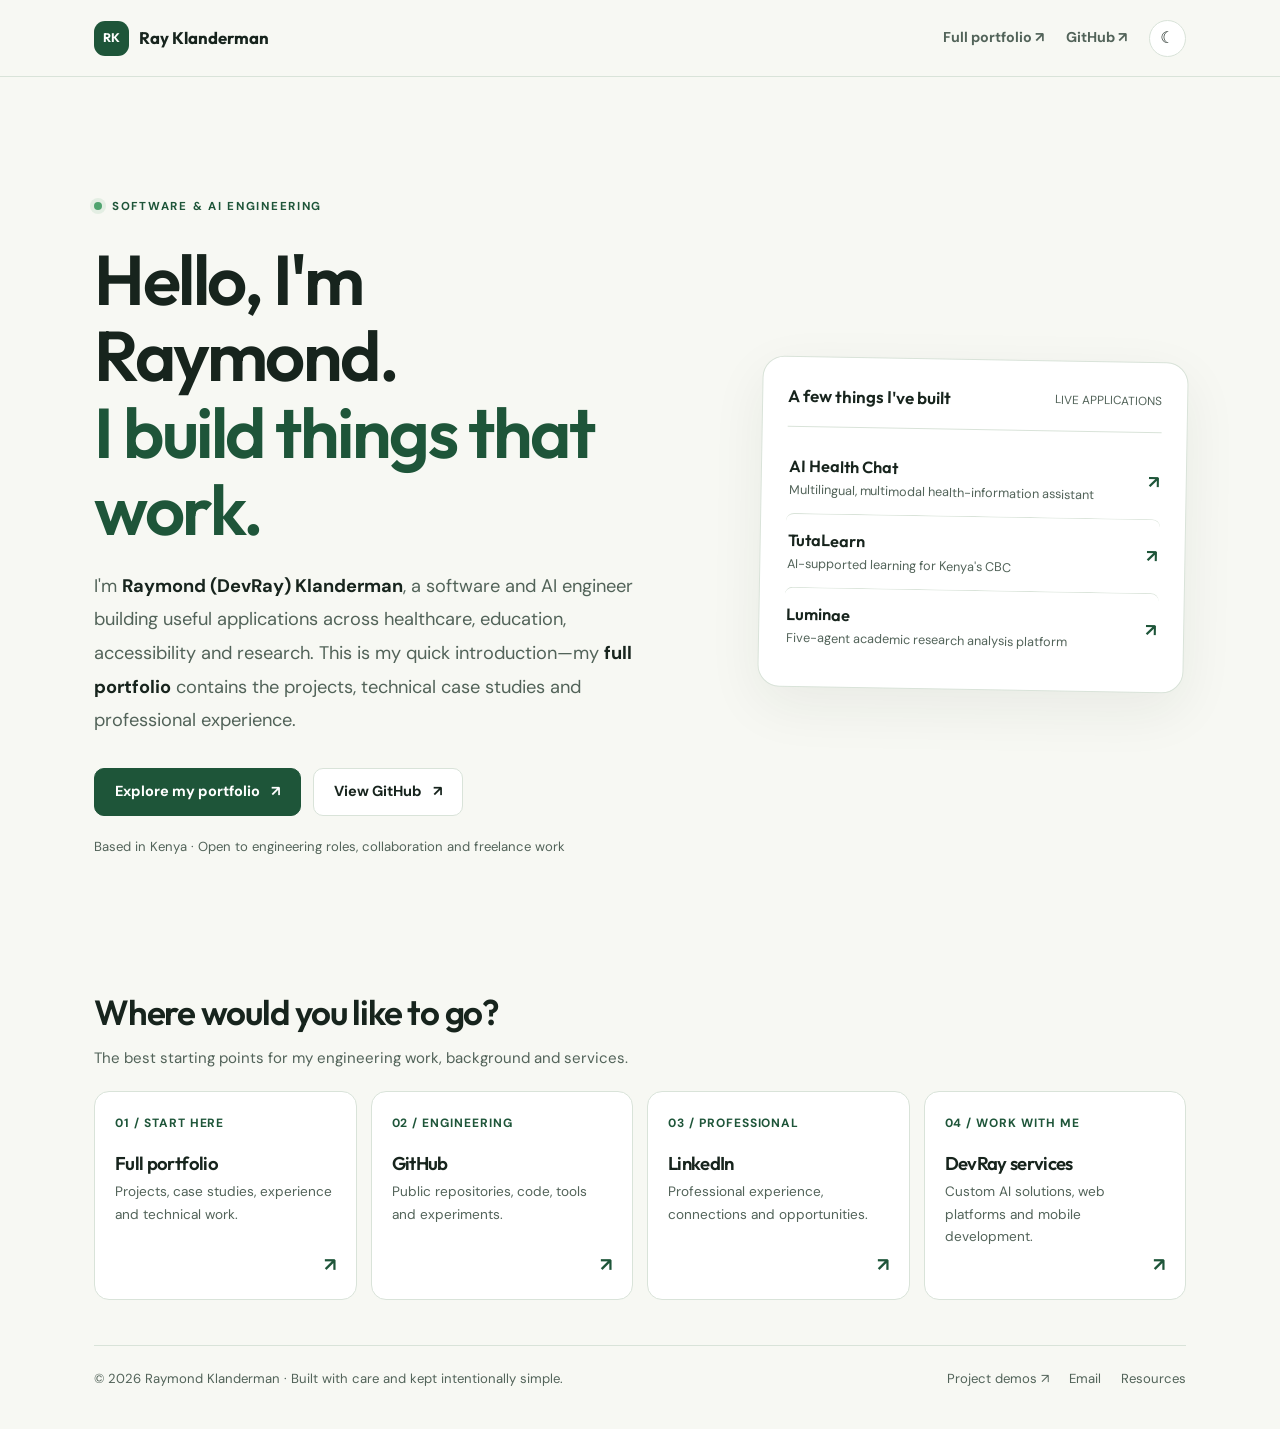
==== commit 127fb9ed: "Revise index.html for SEO and theme management Updated meta tags, title, and theme handling in index" ====
--- a/index.html
+++ b/index.html
@@ -2,323 +2,243 @@
 <html lang="en" data-theme="light">
 <head>
   <meta charset="UTF-8">
-  <meta name="viewport" content="width=device-width, initial-scale=1.0">
-  <title>Ray Klanderman — Software & AI Engineer</title>
-  <meta name="description" content="Ray Klanderman — Software Engineer and AI Engineer building production-grade RAG systems, autonomous agents, and full-stack apps.">
-  <script>
-    (function () {
-      try {
-        var saved = localStorage.getItem('theme');
-        if (saved === 'light' || saved === 'dark') {
-          document.documentElement.setAttribute('data-theme', saved);
-        } else if (window.matchMedia('(prefers-color-scheme: dark)').matches) {
-          document.documentElement.setAttribute('data-theme', 'dark');
-        } else {
-          document.documentElement.setAttribute('data-theme', 'light');
-        }
-      } catch (e) { document.documentElement.setAttribute('data-theme', 'light'); }
-    })();
-  </script>
+  <meta name="viewport" content="width=device-width, initial-scale=1">
+  <meta name="theme-color" content="#f7f8f3">
+  <meta name="color-scheme" content="light dark">
+  <title>Raymond (DevRay) Klanderman | Software &amp; AI Engineer</title>
+  <meta name="description" content="Meet Raymond (DevRay) Klanderman, a software and AI engineer. Explore his full portfolio, deployed projects, GitHub, LinkedIn and engineering services.">
+  <link rel="canonical" href="https://rayklanderman.github.io/">
   <link rel="icon" href="https://cdn.jsdelivr.net/gh/devicons/devicon/icons/devicon/devicon-original.svg">
-  <meta property="og:title" content="Ray Klanderman — Software & AI Engineer">
-  <meta property="og:description" content="Software engineer and AI engineer building production-grade AI systems, full-stack apps, and human-centered tools.">
+  <meta property="og:type" content="website">
+  <meta property="og:url" content="https://rayklanderman.github.io/">
+  <meta property="og:title" content="Raymond (DevRay) Klanderman | Software &amp; AI Engineer">
+  <meta property="og:description" content="Practical software and AI engineering. Explore my portfolio, projects, code, and professional profile.">
   <meta property="og:image" content="https://raw.githubusercontent.com/rayklanderman/rayklanderman.github.io/main/images/Dev%20Tips.png">
-  <meta property="og:image:width" content="1200">
-  <meta property="og:image:height" content="630">
-  <meta property="og:url" content="https://rayklanderman.github.io">
-  <meta property="og:type" content="website">
   <meta name="twitter:card" content="summary_large_image">
-  <meta name="twitter:title" content="Ray Klanderman — Software & AI Engineer">
-  <meta name="twitter:description" content="Software engineer and AI engineer building production-grade AI systems, full-stack apps, and human-centered tools.">
+  <meta name="twitter:title" content="Raymond (DevRay) Klanderman | Software &amp; AI Engineer">
+  <meta name="twitter:description" content="Discover my software and AI engineering work, live products, GitHub, and portfolio.">
   <meta name="twitter:image" content="https://raw.githubusercontent.com/rayklanderman/rayklanderman.github.io/main/images/Dev%20Tips.png">
   <link rel="preconnect" href="https://fonts.googleapis.com">
   <link rel="preconnect" href="https://fonts.gstatic.com" crossorigin>
-  <link href="https://fonts.googleapis.com/css2?family=Outfit:wght@400;500;600;700;800&display=swap" rel="stylesheet">
-  <link rel="stylesheet" href="/css/style.css">
+  <link href="https://fonts.googleapis.com/css2?family=DM+Sans:wght@400;500;600;700&family=Outfit:wght@400;500;600;700&display=swap" rel="stylesheet">
+  <script>
+    (function () {
+      var theme = 'light';
+      try {
+        var preference = localStorage.getItem('theme');
+        if (preference === 'dark' || preference === 'light') theme = preference;
+        else if (window.matchMedia('(prefers-color-scheme: dark)').matches) theme = 'dark';
+      } catch (error) { /* The page works even if browser storage is disabled. */ }
+      document.documentElement.dataset.theme = theme;
+    })();
+  </script>
+  <style>
+    :root {
+      --bg: #f7f8f3;
+      --surface: #ffffff;
+      --surface-muted: #edf2ec;
+      --text: #17241d;
+      --muted: #526359;
+      --line: #d9e3d9;
+      --accent: #1e5539;
+      --accent-hover: #123c29;
+      --accent-contrast: #ffffff;
+      --shadow: 0 18px 55px rgba(24, 51, 33, .065);
+    }
+    html[data-theme="dark"] {
+      --bg: #0e1712;
+      --surface: #15231b;
+      --surface-muted: #203329;
+      --text: #edf5ec;
+      --muted: #b5c8b9;
+      --line: #304739;
+      --accent: #a6d4ac;
+      --accent-hover: #c1e5c3;
+      --accent-contrast: #102518;
+      --shadow: 0 18px 55px rgba(0, 0, 0, .14);
+    }
+    *, *::before, *::after { box-sizing: border-box; }
+    html { scroll-behavior: smooth; }
+    body { margin: 0; color: var(--text); background: var(--bg); font: 16px/1.65 "DM Sans", system-ui, -apple-system, Segoe UI, sans-serif; -webkit-font-smoothing: antialiased; }
+    a { color: inherit; }
+    button { font: inherit; }
+    .container { width: min(1092px, calc(100% - 48px)); margin-inline: auto; }
+    .skip { position: absolute; top: -100px; left: 20px; padding: 9px 16px; background: var(--accent); color: var(--accent-contrast); z-index: 100; }
+    .skip:focus { top: 12px; }
+    :focus-visible { outline: 3px solid var(--accent); outline-offset: 4px; border-radius: 4px; }
+    .site-header { border-bottom: 1px solid var(--line); }
+    .header-inner { min-height: 76px; display: flex; justify-content: space-between; align-items: center; gap: 20px; }
+    .brand { display: inline-flex; align-items: center; gap: 10px; font: 700 1.05rem/1.1 "Outfit", sans-serif; text-decoration: none; }
+    .brand-mark { display: inline-grid; place-items: center; width: 35px; height: 35px; border-radius: 11px; background: var(--accent); color: var(--accent-contrast); font-size: .78rem; letter-spacing: -.03em; }
+    .header-actions { display: flex; align-items: center; gap: 22px; }
+    .header-actions a { text-decoration: none; color: var(--muted); font-size: .89rem; font-weight: 700; }
+    .header-actions a:hover { color: var(--accent); }
+    .theme-button { display: grid; place-items: center; width: 37px; height: 37px; border: 1px solid var(--line); border-radius: 50%; background: var(--surface); color: var(--text); cursor: pointer; }
+    .theme-button:hover { border-color: var(--accent); }
+    main { padding-bottom: 40px; }
+    .hero { padding-block: clamp(64px, 9vw, 122px) 86px; display: grid; grid-template-columns: minmax(0, 1.15fr) minmax(290px, .85fr); align-items: center; gap: clamp(32px, 7vw, 92px); }
+    .eyebrow { display: inline-flex; align-items: center; gap: 10px; font-size: .72rem; font-weight: 700; text-transform: uppercase; letter-spacing: .15em; color: var(--accent); }
+    .dot { display: inline-block; width: 8px; height: 8px; border-radius: 50%; background: #50a46f; box-shadow: 0 0 0 4px rgba(80,164,111,.12); }
+    h1, h2, h3, p { margin-top: 0; }
+    h1, h2, h3 { font-family: "Outfit", system-ui, sans-serif; letter-spacing: -.035em; }
+    h1 { font-size: clamp(2.7rem, 5.5vw, 4.55rem); line-height: 1.09; margin: 22px 0 22px; font-weight: 600; }
+    h1 em { color: var(--accent); font-style: normal; }
+    .hero-copy { font-size: clamp(1.03rem, 1.7vw, 1.14rem); color: var(--muted); line-height: 1.85; max-width: 590px; margin-bottom: 30px; }
+    .hero-copy strong { color: var(--text); }
+    .actions { display: flex; flex-wrap: wrap; gap: 12px; }
+    .button { display: inline-flex; align-items: center; justify-content: center; gap: 11px; min-height: 46px; padding: 11px 20px; border-radius: 10px; font-size: .91rem; font-weight: 700; text-decoration: none; border: 1px solid var(--line); transition: background-color .18s ease, transform .18s ease, border-color .18s ease; }
+    .button:hover { transform: translateY(-2px); }
+    .button.primary { background: var(--accent); color: var(--accent-contrast); border-color: var(--accent); }
+    .button.primary:hover { background: var(--accent-hover); border-color: var(--accent-hover); }
+    .button.secondary { background: var(--surface); color: var(--text); }
+    .button.secondary:hover { border-color: var(--accent); }
+    .small-note { color: var(--muted); font-size: .82rem; margin: 20px 0 0; }
+    .showcase { border: 1px solid var(--line); background: var(--surface); border-radius: 22px; box-shadow: var(--shadow); padding: 25px; transform: rotate(1deg); }
+    .showcase-top { display: flex; align-items: center; justify-content: space-between; border-bottom: 1px solid var(--line); padding-bottom: 16px; margin-bottom: 13px; gap: 14px; }
+    .showcase-label { font-family: "Outfit", sans-serif; font-size: 1.06rem; font-weight: 600; }
+    .showcase-top span:last-child { color: var(--muted); font-size: .74rem; }
+    .showcase-item { padding: 13px 2px; display: flex; align-items: center; justify-content: space-between; gap: 10px; text-decoration: none; border-radius: 8px; }
+    .showcase-item + .showcase-item { border-top: 1px solid var(--line); }
+    .showcase-item strong { display: block; font-family: "Outfit", sans-serif; font-size: 1.02rem; font-weight: 600; }
+    .showcase-item small { display: block; color: var(--muted); font-size: .79rem; line-height: 1.6; }
+    .external { color: var(--accent); font-weight: 700; font-size: 1.1rem; flex: 0 0 auto; }
+    .showcase-item:hover strong { color: var(--accent); }
+    .section { padding-top: 40px; }
+    .section-heading { display: flex; align-items: end; justify-content: space-between; gap: 20px; margin-bottom: 20px; }
+    h2 { font-weight: 600; font-size: clamp(1.65rem, 3.1vw, 2.18rem); margin: 0; }
+    .section-subtitle { color: var(--muted); margin: 5px 0 0; max-width: 680px; font-size: .94rem; }
+    .links-grid { display: grid; grid-template-columns: repeat(4, minmax(0,1fr)); gap: 14px; }
+    .link-card { min-height: 184px; padding: 23px 20px 19px; border: 1px solid var(--line); background: var(--surface); border-radius: 15px; text-decoration: none; display: flex; flex-direction: column; transition: transform .18s ease, border-color .18s ease, box-shadow .18s ease; }
+    .link-card:hover { transform: translateY(-4px); border-color: var(--accent); box-shadow: var(--shadow); }
+    .link-card .card-number { font: 700 .75rem "DM Sans",sans-serif; color: var(--accent); letter-spacing: .08em; }
+    .link-card h3 { font-size: 1.16rem; font-weight: 600; line-height: 1.2; margin: 21px 0 7px; }
+    .link-card p { font-size: .85rem; line-height: 1.65; color: var(--muted); margin: 0; }
+    .link-card .arrow { margin-top: auto; align-self: flex-end; color: var(--accent); font-weight: 700; font-size: 1.18rem; }
+    .footer-note { margin-top: 45px; padding: 22px 0 0; border-top: 1px solid var(--line); display: flex; align-items: center; justify-content: space-between; flex-wrap: wrap; gap: 16px; color: var(--muted); font-size: .82rem; }
+    .footer-note p { margin: 0; }
+    .footer-links { display: flex; gap: 20px; flex-wrap: wrap; }
+    .footer-links a { color: var(--muted); text-decoration: none; }
+    .footer-links a:hover { color: var(--accent); }
+    @media (max-width: 880px) {
+      .hero { grid-template-columns: 1fr; padding-bottom: 62px; }
+      .showcase { max-width: 650px; transform: none; }
+      .links-grid { grid-template-columns: repeat(2, minmax(0,1fr)); }
+    }
+    @media (max-width: 540px) {
+      .container { width: min(100% - 32px, 1092px); }
+      .header-inner { min-height: 68px; }
+      .header-actions { gap: 10px; }
+      .header-actions .optional-nav { display: none; }
+      .hero { padding-block: 62px 42px; gap: 37px; }
+      .showcase { padding: 18px; }
+      .links-grid { grid-template-columns: 1fr; gap: 11px; }
+      .link-card { min-height: 150px; padding: 18px; }
+      .link-card h3 { margin-top: 13px; }
+      .section-heading { align-items: start; }
+      .footer-note { flex-direction: column; align-items: flex-start; }
+    }
+    @media (prefers-reduced-motion: reduce) {
+      *, *::before, *::after { scroll-behavior: auto !important; transition: none !important; animation: none !important; }
+    }
+  </style>
+  <script type="application/ld+json">
+    {
+      "@context": "https://schema.org",
+      "@type": "Person",
+      "name": "Raymond Klanderman",
+      "alternateName": "DevRay",
+      "jobTitle": "Software and AI Engineer",
+      "url": "https://rayklanderman.is-a.dev/",
+      "sameAs": [
+        "https://www.linkedin.com/in/rayklanderman/",
+        "https://github.com/rayklanderman",
+        "https://rayklanderman.github.io/"
+      ]
+    }
+  </script>
 </head>
 <body>
-<a class="skip-link" href="#main">Skip to content</a>
-
-<nav aria-label="Main navigation">
-  <div class="container">
-    <a href="/" class="nav-logo" aria-current="page">Ray Klanderman</a>
-    <button class="menu-toggle" id="menu-toggle" aria-label="Open menu" aria-expanded="false" aria-controls="nav-links">&#9776;</button>
-    <ul class="nav-links" id="nav-links">
-      <li><a href="/about/">About</a></li>
-      <li><a href="/#skills">Skills</a></li>
-      <li><a href="/projects/">Projects</a></li>
-      <li><a href="/resources/">Resources</a></li>
-      <li><a href="/contact/">Contact</a></li>
-      <li><button class="theme-toggle" id="theme-toggle" aria-label="Toggle dark mode">&#9681;</button></li>
-    </ul>
-  </div>
-</nav>
-
-<main id="main">
-
-<section class="hero">
-  <div class="hero-content">
-    <div class="badge-group">
-      <img src="https://img.shields.io/github/followers/rayklanderman?label=Followers&style=flat" alt="GitHub followers" height="20" loading="eager">
-      <img src="https://img.shields.io/badge/WakaTime-Active-blue" alt="WakaTime active" height="20" loading="eager">
-      <img src="https://komarev.com/ghpvc/?username=rayklanderman&label=Visitors" alt="Profile visitors" height="20" loading="eager">
+  <a href="#main" class="skip">Skip to content</a>
+  <header class="site-header">
+    <div class="container header-inner">
+      <a class="brand" href="/" aria-label="Ray Klanderman, home">
+        <span class="brand-mark" aria-hidden="true">RK</span>
+        <span>Ray Klanderman</span>
+      </a>
+      <nav class="header-actions" aria-label="Quick links">
+        <a href="https://rayklanderman.is-a.dev/" class="optional-nav" target="_blank" rel="noopener noreferrer">Full portfolio ↗</a>
+        <a href="https://github.com/rayklanderman" class="optional-nav" target="_blank" rel="noopener noreferrer">GitHub ↗</a>
+        <button id="theme-toggle" class="theme-button" type="button" aria-label="Switch to dark mode" title="Change color theme">☾</button>
+      </nav>
     </div>
-    <h1>Ray Klanderman</h1>
-    <p class="subtitle">Software Engineer &middot; AI Engineer</p>
-    <p class="tagline">Building production-grade RAG systems, autonomous AI agents, full-stack applications, and human-centered tools that connect people to opportunity through data and AI.</p>
-    <div class="btn-group">
-      <a href="https://github.com/rayklanderman" class="btn btn-primary" target="_blank" rel="noopener">View My Work</a>
-      <a href="/projects/" class="btn btn-outline">All Projects</a>
-    </div>
-  </div>
-</section>
-
-<section id="about" class="section">
-  <div class="container">
-    <h2 class="section-title">About</h2>
-    <p class="section-desc">Software Engineer &middot; AI Engineer &middot; Data Analyst &middot; Fullstack Developer</p>
-    <div class="prose center">
-      <p>
-        I build smart digital tools that merge creativity with technology. I specialize in AI development, data analytics, and cloud computing&mdash;with a focus on shipping production-grade systems. My mission: <em>build technology that understands people, and help people build better technology.</em>
-      </p>
-    </div>
-  </div>
-</section>
-
-<section id="skills" class="section section-alt">
-  <div class="container">
-    <h2 class="section-title">Skills</h2>
-    <p class="section-desc">Technologies I work with regularly</p>
-    <div class="skills-grid">
-      <span class="skill-badge">Python</span>
-      <span class="skill-badge">TypeScript</span>
-      <span class="skill-badge">Next.js</span>
-      <span class="skill-badge">React</span>
-      <span class="skill-badge">FastAPI</span>
-      <span class="skill-badge">LightGBM</span>
-      <span class="skill-badge">scikit-learn</span>
-      <span class="skill-badge">Mistral AI</span>
-      <span class="skill-badge">Groq</span>
-      <span class="skill-badge">OpenAI</span>
-      <span class="skill-badge">Supabase</span>
-      <span class="skill-badge">Firebase</span>
-      <span class="skill-badge">Redis</span>
-      <span class="skill-badge">Pandas</span>
-      <span class="skill-badge">Streamlit</span>
-      <span class="skill-badge">Tailwind CSS</span>
-      <span class="skill-badge">Framer Motion</span>
-      <span class="skill-badge">PWA</span>
-    </div>
-    <div class="badge-group" style="margin-top: 28px;">
-      <img src="https://img.shields.io/badge/xAI-Developer-black" alt="xAI">
-      <img src="https://img.shields.io/badge/Gemini-Developer-blue" alt="Gemini">
-      <img src="https://img.shields.io/badge/OpenAI-Developer-black" alt="OpenAI">
-      <img src="https://img.shields.io/badge/Supabase-Developer-green" alt="Supabase">
-      <img src="https://img.shields.io/badge/Google%20Cloud-Developer-blue" alt="Google Cloud">
-    </div>
-  </div>
-</section>
-
-<section id="projects" class="section">
-  <div class="container">
-    <h2 class="section-title">Featured Projects</h2>
-    <p class="section-desc">Selected work across AI engineering, data science, and software development</p>
-    <div class="card-grid">
-
-      <div class="card">
-        <div class="card-header">
-          <span class="card-icon ai">A</span>
-          <div>
-            <h3>Luminae</h3>
-            <p>Autonomous research analysis platform with multi-agent AI swarm</p>
-          </div>
+  </header>
+  <main id="main" class="container">
+    <section class="hero" aria-labelledby="hero-heading">
+      <div>
+        <span class="eyebrow"><span class="dot" aria-hidden="true"></span> Software &amp; AI engineering</span>
+        <h1 id="hero-heading">Hello, I'm Raymond.<br><em>I build things that work.</em></h1>
+        <p class="hero-copy">I'm <strong>Raymond (DevRay) Klanderman</strong>, a software and AI engineer building useful applications across healthcare, education, accessibility and research. This is my quick introduction—my <strong>full portfolio</strong> contains the projects, technical case studies and professional experience.</p>
+        <div class="actions">
+          <a class="button primary" href="https://rayklanderman.is-a.dev/" target="_blank" rel="noopener noreferrer">Explore my portfolio <span aria-hidden="true">↗</span></a>
+          <a class="button secondary" href="https://github.com/rayklanderman" target="_blank" rel="noopener noreferrer">View GitHub <span aria-hidden="true">↗</span></a>
         </div>
-        <div class="card-tags">
-          <span class="tag">Next.js</span>
-          <span class="tag">TypeScript</span>
-          <span class="tag">Mistral AI</span>
-          <span class="tag">FastAPI</span>
-          <span class="tag">Supabase</span>
-          <span class="tag">Redis</span>
-        </div>
-        <div class="card-links">
-          <span class="link-disabled" title="Live demo URL not published yet">Live demo coming soon</span>
-          <a href="https://github.com/rayklanderman" target="_blank" rel="noopener">GitHub &rarr;</a>
-        </div>
+        <p class="small-note">Based in Kenya · Open to engineering roles, collaboration and freelance work</p>
       </div>
-
-      <div class="card">
-        <div class="card-header">
-          <span class="card-icon health" aria-hidden="true">H</span>
-          <div>
-            <h3>AI Health Chat</h3>
-            <p>AI-powered healthcare consultation platform</p>
-          </div>
-        </div>
-        <div class="card-tags">
-          <span class="tag">Next.js</span>
-          <span class="tag">TypeScript</span>
-          <span class="tag">Supabase</span>
-          <span class="tag">xAI</span>
-          <span class="tag">Grok</span>
-        </div>
-        <div class="card-links">
-          <span class="link-disabled" title="Live demo URL not published yet">Live demo coming soon</span>
-          <a href="https://github.com/rayklanderman" target="_blank" rel="noopener">GitHub &rarr;</a>
-        </div>
+      <aside class="showcase" aria-labelledby="showcase-title">
+        <div class="showcase-top"><span id="showcase-title" class="showcase-label">A few things I've built</span><span>LIVE APPLICATIONS</span></div>
+        <a class="showcase-item" href="https://aihealthchat.qzz.io/" target="_blank" rel="noopener noreferrer">
+          <span><strong>AI Health Chat</strong><small>Multilingual, multimodal health-information assistant</small></span><span class="external" aria-hidden="true">↗</span>
+        </a>
+        <a class="showcase-item" href="https://tutalearn.qzz.io/" target="_blank" rel="noopener noreferrer">
+          <span><strong>TutaLearn</strong><small>AI-supported learning for Kenya's CBC</small></span><span class="external" aria-hidden="true">↗</span>
+        </a>
+        <a class="showcase-item" href="https://luminae.qzz.io/" target="_blank" rel="noopener noreferrer">
+          <span><strong>Luminae</strong><small>Five-agent academic research analysis platform</small></span><span class="external" aria-hidden="true">↗</span>
+        </a>
+      </aside>
+    </section>
+    <section class="section" aria-labelledby="explore-heading">
+      <div class="section-heading">
+        <div><h2 id="explore-heading">Where would you like to go?</h2><p class="section-subtitle">The best starting points for my engineering work, background and services.</p></div>
       </div>
-
-      <div class="card">
-        <div class="card-header">
-          <span class="card-icon data" aria-hidden="true">M</span>
-          <div>
-            <h3>Movie Recommendation 2026</h3>
-            <p>ML-powered movie rating predictor (RMSE ~0.82)</p>
-          </div>
-        </div>
-        <div class="card-tags">
-          <span class="tag">Python</span>
-          <span class="tag">LightGBM</span>
-          <span class="tag">scikit-learn</span>
-          <span class="tag">Pandas</span>
-          <span class="tag">NumPy</span>
-        </div>
-        <div class="card-links">
-          <a href="https://github.com/rayklanderman" target="_blank" rel="noopener">GitHub &rarr;</a>
-        </div>
+      <div class="links-grid">
+        <a class="link-card" href="https://rayklanderman.is-a.dev/" target="_blank" rel="noopener noreferrer"><span class="card-number">01 / START HERE</span><h3>Full portfolio</h3><p>Projects, case studies, experience and technical work.</p><span class="arrow" aria-hidden="true">↗</span></a>
+        <a class="link-card" href="https://github.com/rayklanderman" target="_blank" rel="noopener noreferrer"><span class="card-number">02 / ENGINEERING</span><h3>GitHub</h3><p>Public repositories, code, tools and experiments.</p><span class="arrow" aria-hidden="true">↗</span></a>
+        <a class="link-card" href="https://www.linkedin.com/in/rayklanderman/" target="_blank" rel="noopener noreferrer"><span class="card-number">03 / PROFESSIONAL</span><h3>LinkedIn</h3><p>Professional experience, connections and opportunities.</p><span class="arrow" aria-hidden="true">↗</span></a>
+        <a class="link-card" href="https://devray.qzz.io/" target="_blank" rel="noopener noreferrer"><span class="card-number">04 / WORK WITH ME</span><h3>DevRay services</h3><p>Custom AI solutions, web platforms and mobile development.</p><span class="arrow" aria-hidden="true">↗</span></a>
       </div>
-
-      <div class="card">
-        <div class="card-header">
-          <span class="card-icon web">L</span>
-          <div>
-            <h3>Live Interviewer</h3>
-            <p>AI-powered interview question generator with premium UI</p>
-          </div>
-        </div>
-        <div class="card-tags">
-          <span class="tag">Next.js 16</span>
-          <span class="tag">TypeScript</span>
-          <span class="tag">Framer Motion</span>
-          <span class="tag">Mistral AI</span>
-          <span class="tag">PWA</span>
-        </div>
-        <div class="card-links">
-          <a href="https://github.com/rayklanderman" target="_blank" rel="noopener">GitHub &rarr;</a>
-        </div>
-      </div>
-
-    </div>
-    <div style="text-align: center; margin-top: 32px;">
-      <a href="/projects/" class="btn btn-outline">View All Projects &rarr;</a>
-    </div>
-  </div>
-</section>
-
-<section id="stats" class="section section-alt">
-  <div class="container">
-    <h2 class="section-title">Stats</h2>
-    <p class="section-desc">GitHub activity and coding metrics</p>
-    <div class="stats-row">
-      <img src="https://github-readme-stats.vercel.app/api?username=rayklanderman&show_icons=true&theme=default&hide_border=true" alt="Ray Klanderman GitHub stats" loading="lazy" decoding="async" onerror="this.style.display='none'">
-      <img class="narrow" src="https://github-readme-stats.vercel.app/api/top-langs/?username=rayklanderman&layout=compact&theme=default&hide_border=true" alt="Top programming languages" loading="lazy" decoding="async" onerror="this.style.display='none'">
-    </div>
-
-  </div>
-</section>
-
-<section id="resources" class="section">
-  <div class="container">
-    <h2 class="section-title">Resource Hubs</h2>
-    <p class="section-desc">Curated collections of tools and platforms for developers</p>
-    <div class="hub-grid">
-      <a href="/resources/ai-ml/" class="hub-card">
-        <h3>AI & Machine Learning</h3>
-        <p>LLMs, MLOps, training platforms, and AI APIs</p>
-      </a>
-      <a href="/resources/dev-tools/" class="hub-card">
-        <h3>Developer Tools</h3>
-        <p>Cloud hosting, CI/CD, databases, and utilities</p>
-      </a>
-      <a href="/resources/data-science/" class="hub-card">
-        <h3>Data Science</h3>
-        <p>Analytics, notebooks, visualization, and data APIs</p>
-      </a>
-      <a href="/resources/design-creative/" class="hub-card">
-        <h3>Design & Creative</h3>
-        <p>UI/UX, graphics, fonts, and creative assets</p>
-      </a>
-      <a href="/resources/learning/" class="hub-card">
-        <h3>Learning & Career</h3>
-        <p>Courses, certifications, and developer roadmaps</p>
-      </a>
-      <a href="/microsoftresources/" class="hub-card">
-        <h3>Microsoft Resources</h3>
-        <p>Azure, Copilot, Power Platform, Student Ambassadors</p>
-      </a>
-    </div>
-    <div style="text-align: center; margin-top: 24px;">
-      <a href="/resources/" class="btn btn-outline">Browse All &rarr;</a>
-    </div>
-  </div>
-</section>
-
-<section id="connect" class="section">
-  <div class="container">
-    <h2 class="section-title">Connect</h2>
-    <p class="section-desc">Let's build something great together</p>
-    <div class="connect-grid">
-      <a href="https://rayklanderman.is-a.dev/" class="connect-link" target="_blank" rel="noopener">Portfolio</a>
-      <a href="https://github.com/rayklanderman" class="connect-link" target="_blank" rel="noopener">GitHub</a>
-      <a href="https://www.linkedin.com/in/rayklanderman/" class="connect-link" target="_blank" rel="noopener">LinkedIn</a>
-      <a href="https://x.com/rayklanderman" class="connect-link" target="_blank" rel="noopener">X / Twitter</a>
-      <a href="https://www.kaggle.com/devrayrob" class="connect-link" target="_blank" rel="noopener">Kaggle</a>
-      <a href="https://huggingface.co/DevRay" class="connect-link" target="_blank" rel="noopener">Hugging Face</a>
-    </div>
-  </div>
-</section>
-
-<footer>
-  <div class="container">
-    <p>&copy; 2026 Ray Klanderman &mdash; Building technology that understands people.</p>
-  </div>
-</footer>
-</main>
-
-<script>
-(function () {
-  var html = document.documentElement;
-  var themeBtn = document.getElementById('theme-toggle');
-  function syncLabel() {
-    if (!themeBtn) return;
-    var dark = html.getAttribute('data-theme') === 'dark';
-    themeBtn.setAttribute('aria-label', dark ? 'Switch to light mode' : 'Switch to dark mode');
-    themeBtn.textContent = dark ? '\u2600' : '\u25D1';
-  }
-  if (themeBtn) themeBtn.addEventListener('click', function () {
-    var next = html.getAttribute('data-theme') === 'dark' ? 'light' : 'dark';
-    html.setAttribute('data-theme', next);
-    try { localStorage.setItem('theme', next); } catch (e) {}
-    syncLabel();
-  });
-  syncLabel();
-  var menuBtn = document.getElementById('menu-toggle');
-  var links = document.getElementById('nav-links');
-  if (menuBtn && links) {
-    menuBtn.addEventListener('click', function () {
-      var open = links.classList.toggle('open');
-      menuBtn.setAttribute('aria-expanded', open ? 'true' : 'false');
-      menuBtn.setAttribute('aria-label', open ? 'Close menu' : 'Open menu');
-    });
-    links.addEventListener('click', function (e) {
-      if (e.target.closest('a')) { links.classList.remove('open'); menuBtn.setAttribute('aria-expanded', 'false'); }
-    });
-    document.addEventListener('keydown', function (e) {
-      if (e.key === 'Escape') { links.classList.remove('open'); menuBtn.setAttribute('aria-expanded', 'false'); }
-    });
-  }
-})();
-</script>
-
+    </section>
+    <footer class="footer-note">
+      <p>© <span id="year">2026</span> Raymond Klanderman · Built with care and kept intentionally simple.</p>
+      <nav class="footer-links" aria-label="More ways to connect">
+        <a href="https://www.youtube.com/playlist?list=PLJa0i7fpyLmA" target="_blank" rel="noopener noreferrer">Project demos ↗</a>
+        <a href="mailto:rayklanderman@gmail.com">Email</a>
+        <a href="/resources/">Resources</a>
+      </nav>
+    </footer>
+  </main>
+  <script>
+    (function () {
+      var themeButton = document.getElementById('theme-toggle');
+      var root = document.documentElement;
+      var year = document.getElementById('year');
+      if (year) year.textContent = String(new Date().getFullYear());
+      function updateButton() {
+        var dark = root.dataset.theme === 'dark';
+        themeButton.textContent = dark ? '☀' : '☾';
+        themeButton.setAttribute('aria-label', dark ? 'Switch to light mode' : 'Switch to dark mode');
+        themeButton.setAttribute('aria-pressed', String(dark));
+      }
+      if (themeButton) {
+        updateButton();
+        themeButton.addEventListener('click', function () {
+          var next = root.dataset.theme === 'dark' ? 'light' : 'dark';
+          root.dataset.theme = next;
+          try { localStorage.setItem('theme', next); } catch (error) {}
+          updateButton();
+        });
+      }
+    })();
+  </script>
 </body>
 </html>
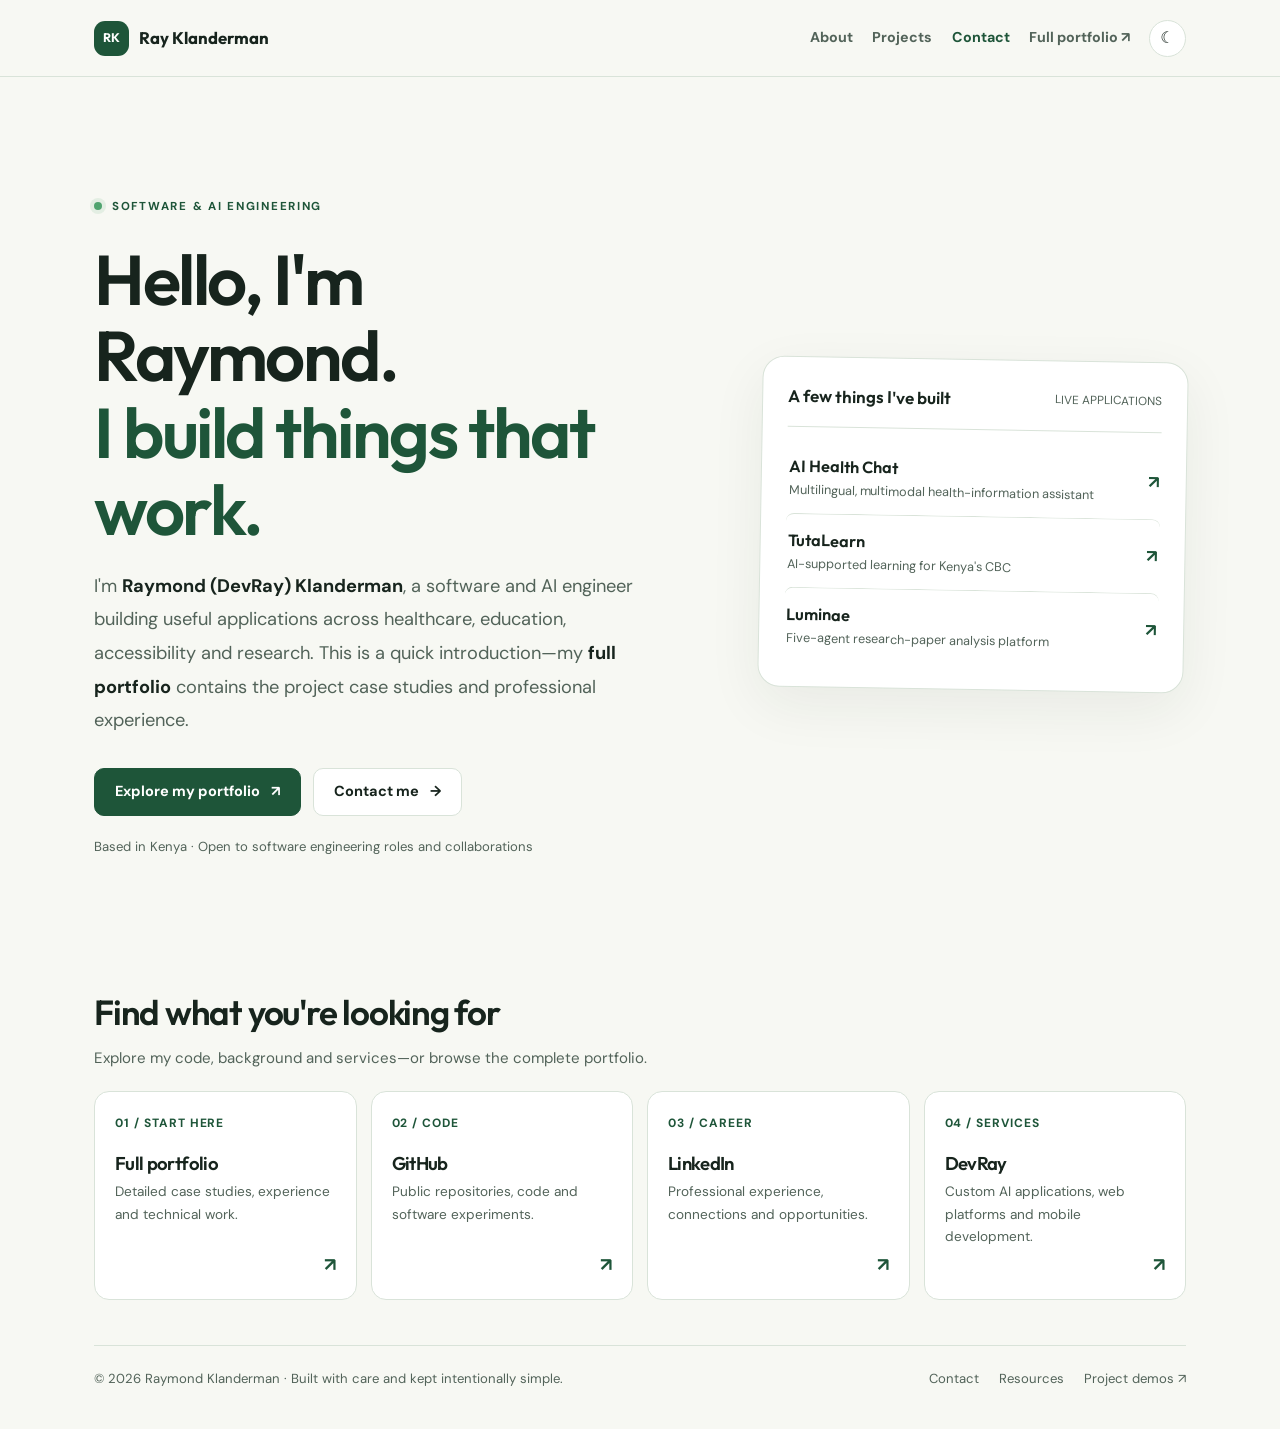
==== commit e2395f01: "Refactor index.html for improved structure and content" ====
--- a/index.html
+++ b/index.html
@@ -1,38 +1,29 @@
 <!DOCTYPE html>
-<html lang="en" data-theme="light">
-<head>
-  <meta charset="UTF-8">
-  <meta name="viewport" content="width=device-width, initial-scale=1">
-  <meta name="theme-color" content="#f7f8f3">
-  <meta name="color-scheme" content="light dark">
-  <title>Raymond (DevRay) Klanderman | Software &amp; AI Engineer</title>
-  <meta name="description" content="Meet Raymond (DevRay) Klanderman, a software and AI engineer. Explore his full portfolio, deployed projects, GitHub, LinkedIn and engineering services.">
-  <link rel="canonical" href="https://rayklanderman.github.io/">
-  <link rel="icon" href="https://cdn.jsdelivr.net/gh/devicons/devicon/icons/devicon/devicon-original.svg">
-  <meta property="og:type" content="website">
-  <meta property="og:url" content="https://rayklanderman.github.io/">
-  <meta property="og:title" content="Raymond (DevRay) Klanderman | Software &amp; AI Engineer">
-  <meta property="og:description" content="Practical software and AI engineering. Explore my portfolio, projects, code, and professional profile.">
-  <meta property="og:image" content="https://raw.githubusercontent.com/rayklanderman/rayklanderman.github.io/main/images/Dev%20Tips.png">
-  <meta name="twitter:card" content="summary_large_image">
-  <meta name="twitter:title" content="Raymond (DevRay) Klanderman | Software &amp; AI Engineer">
-  <meta name="twitter:description" content="Discover my software and AI engineering work, live products, GitHub, and portfolio.">
-  <meta name="twitter:image" content="https://raw.githubusercontent.com/rayklanderman/rayklanderman.github.io/main/images/Dev%20Tips.png">
-  <link rel="preconnect" href="https://fonts.googleapis.com">
-  <link rel="preconnect" href="https://fonts.gstatic.com" crossorigin>
-  <link href="https://fonts.googleapis.com/css2?family=DM+Sans:wght@400;500;600;700&family=Outfit:wght@400;500;600;700&display=swap" rel="stylesheet">
-  <script>
-    (function () {
-      var theme = 'light';
-      try {
-        var preference = localStorage.getItem('theme');
-        if (preference === 'dark' || preference === 'light') theme = preference;
-        else if (window.matchMedia('(prefers-color-scheme: dark)').matches) theme = 'dark';
-      } catch (error) { /* The page works even if browser storage is disabled. */ }
-      document.documentElement.dataset.theme = theme;
-    })();
-  </script>
-  <style>
+<html lang="en" data-theme="light"><head>
+<meta charset="UTF-8"><meta name="viewport" content="width=device-width, initial-scale=1">
+<meta name="theme-color" content="#f7f8f3"><meta name="color-scheme" content="light dark">
+<title>Software &amp; AI Engineer | Raymond (DevRay) Klanderman</title><meta name="description" content="A concise introduction to Raymond (DevRay) Klanderman, with links to his full engineering portfolio, GitHub, project demos, LinkedIn and contact page.">
+<link rel="canonical" href="https://rayklanderman.github.io/">
+<link rel="icon" href="https://cdn.jsdelivr.net/gh/devicons/devicon/icons/devicon/devicon-original.svg">
+<meta property="og:type" content="website"><meta property="og:url" content="https://rayklanderman.github.io/">
+<meta property="og:title" content="Software &amp; AI Engineer | Raymond (DevRay) Klanderman">
+<meta property="og:description" content="A concise introduction to Raymond (DevRay) Klanderman, with links to his full engineering portfolio, GitHub, project demos, LinkedIn and contact page.">
+<meta property="og:image" content="https://raw.githubusercontent.com/rayklanderman/rayklanderman.github.io/main/images/Dev%20Tips.png">
+<meta name="twitter:card" content="summary_large_image">
+<link rel="preconnect" href="https://fonts.googleapis.com"><link rel="preconnect" href="https://fonts.gstatic.com" crossorigin>
+<link href="https://fonts.googleapis.com/css2?family=DM+Sans:wght@400;500;600;700&family=Outfit:wght@400;500;600;700&display=swap" rel="stylesheet">
+<script>
+(function () {
+  var theme = 'light';
+  try {
+    var stored = localStorage.getItem('theme');
+    if (stored === 'dark' || stored === 'light') theme = stored;
+    else if (window.matchMedia('(prefers-color-scheme: dark)').matches) theme = 'dark';
+  } catch (error) {}
+  document.documentElement.dataset.theme = theme;
+})();
+</script>
+<style>
     :root {
       --bg: #f7f8f3;
       --surface: #ffffff;
@@ -140,105 +131,108 @@
     @media (prefers-reduced-motion: reduce) {
       *, *::before, *::after { scroll-behavior: auto !important; transition: none !important; animation: none !important; }
     }
-  </style>
-  <script type="application/ld+json">
-    {
-      "@context": "https://schema.org",
-      "@type": "Person",
-      "name": "Raymond Klanderman",
-      "alternateName": "DevRay",
-      "jobTitle": "Software and AI Engineer",
-      "url": "https://rayklanderman.is-a.dev/",
-      "sameAs": [
-        "https://www.linkedin.com/in/rayklanderman/",
-        "https://github.com/rayklanderman",
-        "https://rayklanderman.github.io/"
-      ]
-    }
-  </script>
-</head>
-<body>
-  <a href="#main" class="skip">Skip to content</a>
-  <header class="site-header">
-    <div class="container header-inner">
-      <a class="brand" href="/" aria-label="Ray Klanderman, home">
-        <span class="brand-mark" aria-hidden="true">RK</span>
-        <span>Ray Klanderman</span>
-      </a>
-      <nav class="header-actions" aria-label="Quick links">
-        <a href="https://rayklanderman.is-a.dev/" class="optional-nav" target="_blank" rel="noopener noreferrer">Full portfolio ↗</a>
-        <a href="https://github.com/rayklanderman" class="optional-nav" target="_blank" rel="noopener noreferrer">GitHub ↗</a>
-        <button id="theme-toggle" class="theme-button" type="button" aria-label="Switch to dark mode" title="Change color theme">☾</button>
-      </nav>
-    </div>
-  </header>
-  <main id="main" class="container">
-    <section class="hero" aria-labelledby="hero-heading">
-      <div>
-        <span class="eyebrow"><span class="dot" aria-hidden="true"></span> Software &amp; AI engineering</span>
-        <h1 id="hero-heading">Hello, I'm Raymond.<br><em>I build things that work.</em></h1>
-        <p class="hero-copy">I'm <strong>Raymond (DevRay) Klanderman</strong>, a software and AI engineer building useful applications across healthcare, education, accessibility and research. This is my quick introduction—my <strong>full portfolio</strong> contains the projects, technical case studies and professional experience.</p>
-        <div class="actions">
-          <a class="button primary" href="https://rayklanderman.is-a.dev/" target="_blank" rel="noopener noreferrer">Explore my portfolio <span aria-hidden="true">↗</span></a>
-          <a class="button secondary" href="https://github.com/rayklanderman" target="_blank" rel="noopener noreferrer">View GitHub <span aria-hidden="true">↗</span></a>
-        </div>
-        <p class="small-note">Based in Kenya · Open to engineering roles, collaboration and freelance work</p>
-      </div>
-      <aside class="showcase" aria-labelledby="showcase-title">
-        <div class="showcase-top"><span id="showcase-title" class="showcase-label">A few things I've built</span><span>LIVE APPLICATIONS</span></div>
-        <a class="showcase-item" href="https://aihealthchat.qzz.io/" target="_blank" rel="noopener noreferrer">
-          <span><strong>AI Health Chat</strong><small>Multilingual, multimodal health-information assistant</small></span><span class="external" aria-hidden="true">↗</span>
-        </a>
-        <a class="showcase-item" href="https://tutalearn.qzz.io/" target="_blank" rel="noopener noreferrer">
-          <span><strong>TutaLearn</strong><small>AI-supported learning for Kenya's CBC</small></span><span class="external" aria-hidden="true">↗</span>
-        </a>
-        <a class="showcase-item" href="https://luminae.qzz.io/" target="_blank" rel="noopener noreferrer">
-          <span><strong>Luminae</strong><small>Five-agent academic research analysis platform</small></span><span class="external" aria-hidden="true">↗</span>
-        </a>
-      </aside>
-    </section>
-    <section class="section" aria-labelledby="explore-heading">
-      <div class="section-heading">
-        <div><h2 id="explore-heading">Where would you like to go?</h2><p class="section-subtitle">The best starting points for my engineering work, background and services.</p></div>
-      </div>
-      <div class="links-grid">
-        <a class="link-card" href="https://rayklanderman.is-a.dev/" target="_blank" rel="noopener noreferrer"><span class="card-number">01 / START HERE</span><h3>Full portfolio</h3><p>Projects, case studies, experience and technical work.</p><span class="arrow" aria-hidden="true">↗</span></a>
-        <a class="link-card" href="https://github.com/rayklanderman" target="_blank" rel="noopener noreferrer"><span class="card-number">02 / ENGINEERING</span><h3>GitHub</h3><p>Public repositories, code, tools and experiments.</p><span class="arrow" aria-hidden="true">↗</span></a>
-        <a class="link-card" href="https://www.linkedin.com/in/rayklanderman/" target="_blank" rel="noopener noreferrer"><span class="card-number">03 / PROFESSIONAL</span><h3>LinkedIn</h3><p>Professional experience, connections and opportunities.</p><span class="arrow" aria-hidden="true">↗</span></a>
-        <a class="link-card" href="https://devray.qzz.io/" target="_blank" rel="noopener noreferrer"><span class="card-number">04 / WORK WITH ME</span><h3>DevRay services</h3><p>Custom AI solutions, web platforms and mobile development.</p><span class="arrow" aria-hidden="true">↗</span></a>
-      </div>
-    </section>
-    <footer class="footer-note">
-      <p>© <span id="year">2026</span> Raymond Klanderman · Built with care and kept intentionally simple.</p>
-      <nav class="footer-links" aria-label="More ways to connect">
-        <a href="https://www.youtube.com/playlist?list=PLJa0i7fpyLmA" target="_blank" rel="noopener noreferrer">Project demos ↗</a>
-        <a href="mailto:rayklanderman@gmail.com">Email</a>
-        <a href="/resources/">Resources</a>
-      </nav>
-    </footer>
-  </main>
-  <script>
-    (function () {
-      var themeButton = document.getElementById('theme-toggle');
-      var root = document.documentElement;
-      var year = document.getElementById('year');
-      if (year) year.textContent = String(new Date().getFullYear());
-      function updateButton() {
-        var dark = root.dataset.theme === 'dark';
-        themeButton.textContent = dark ? '☀' : '☾';
-        themeButton.setAttribute('aria-label', dark ? 'Switch to light mode' : 'Switch to dark mode');
-        themeButton.setAttribute('aria-pressed', String(dark));
-      }
-      if (themeButton) {
-        updateButton();
-        themeButton.addEventListener('click', function () {
-          var next = root.dataset.theme === 'dark' ? 'light' : 'dark';
-          root.dataset.theme = next;
-          try { localStorage.setItem('theme', next); } catch (error) {}
-          updateButton();
-        });
-      }
-    })();
-  </script>
-</body>
-</html>
+  
+    /* Navigation and inner pages */
+    .header-actions { gap: clamp(10px, 1.5vw, 20px); }
+    .header-actions a[aria-current="page"] { color: var(--accent); }
+    .header-actions .nav-contact { color: var(--accent); }
+    .page-hero { padding-block: clamp(55px, 8vw, 96px) 44px; max-width: 820px; }
+    .breadcrumbs { font-size: .83rem; color: var(--muted); margin: 0 0 24px; }
+    .breadcrumbs a { color: var(--accent); text-decoration: none; font-weight: 700; }
+    .page-hero h1 { margin: 12px 0 22px; }
+    .page-hero .lede { max-width: 750px; font-size: clamp(1.08rem, 2vw, 1.23rem); line-height: 1.77; color: var(--muted); }
+    .reading { max-width: 805px; }
+    .reading p { line-height: 1.87; color: var(--muted); margin-bottom: 18px; }
+    .reading strong { color: var(--text); }
+    .feature-grid, .project-grid { display:grid; grid-template-columns:repeat(3,minmax(0,1fr)); gap:16px; }
+    .feature-card, .project-card { background:var(--surface); border:1px solid var(--line); border-radius:16px; padding:25px; }
+    .feature-card { min-height:195px; }
+    .feature-card .mini-index { color:var(--accent); font-weight:800; letter-spacing:.12em; font-size:.72rem; }
+    .feature-card h3 { font-size:1.14rem; margin:24px 0 8px; font-weight:600; }
+    .feature-card p, .project-card p { font-size:.9rem; line-height:1.76; color:var(--muted); margin:0; }
+    .proof-strip { margin-top:30px; padding:25px 30px; border-radius:16px; background:var(--surface-muted); border:1px solid var(--line); }
+    .proof-strip strong { display:block; font:600 1.2rem/1.3 'Outfit',sans-serif; margin-bottom:9px; }
+    .proof-strip p { margin:0; color:var(--muted); }
+    .project-grid { grid-template-columns:repeat(2,minmax(0,1fr)); }
+    .project-card { display:flex; flex-direction:column; min-height:250px; }
+    .project-top { display:flex; flex-wrap:wrap; align-items:center; justify-content:space-between; gap:8px; margin-bottom:13px; }
+    .project-badge { display:inline-block; font-size:.72rem; letter-spacing:.07em; font-weight:700; color:var(--accent); }
+    .project-card h3 { font-size:1.35rem; margin:0 0 8px; font-weight:600; }
+    .project-card .stack { font-size:.76rem; color:var(--muted); margin:16px 0 22px; }
+    .project-actions { display:flex; flex-wrap:wrap; gap:16px; margin-top:auto; }
+    .project-actions a { font-size:.89rem; font-weight:700; color:var(--accent); text-decoration:none; }
+    .project-actions a:hover, .simple-links a:hover { text-decoration:underline; }
+    .simple-links { display:flex; flex-wrap:wrap; gap:10px; }
+    .simple-links a { background:var(--surface); border:1px solid var(--line); border-radius:999px; padding:9px 15px; text-decoration:none; font-size:.88rem; font-weight:700; }
+    .callout { display:flex; flex-wrap:wrap; align-items:center; justify-content:space-between; gap:22px; padding:28px 30px; margin-top:50px; background:var(--surface-muted); border:1px solid var(--line); border-radius:18px; }
+    .callout h2 { font-size:1.6rem; margin-bottom:6px; }
+    .callout p { margin:0; color:var(--muted); font-size:.94rem; }
+    .section-spaced { margin-top:34px; }
+    @media (max-width:880px) { .feature-grid { grid-template-columns:repeat(2,minmax(0,1fr)); } }
+    @media (max-width:650px) {
+      .header-inner { flex-wrap:wrap; padding-block:13px; gap:10px; }
+      .header-actions { width:100%; justify-content:space-between; gap:8px; }
+      .header-actions a { font-size:.85rem; }
+      .header-actions .optional-nav { display:none; }
+      .page-hero { padding-block:49px 32px; }
+      .feature-grid,.project-grid { grid-template-columns:1fr; }
+      .feature-card { min-height:unset; }
+      .callout { padding:24px; }
+      .project-card { min-height:unset; }
+    }
+    @media (max-width:350px) { .header-actions { flex-wrap:wrap; } }
+</style>
+</head><body>
+<a href="#main" class="skip">Skip to content</a>
+<header class="site-header"><div class="container header-inner">
+  <a class="brand" href="/" aria-current="page" aria-label="Ray Klanderman, home"><span class="brand-mark" aria-hidden="true">RK</span><span>Ray Klanderman</span></a>
+  <nav class="header-actions" aria-label="Main navigation"><a href="/about/">About</a><a href="/projects/">Projects</a><a href="/contact/" class="nav-contact">Contact</a><a href="https://rayklanderman.is-a.dev/" class="optional-nav" target="_blank" rel="noopener noreferrer">Full portfolio ↗</a><button id="theme-toggle" class="theme-button" type="button" aria-label="Switch to dark mode" title="Change color theme">☾</button></nav>
+</div></header>
+<main id="main" class="container"><section class="hero" aria-labelledby="hero-heading">
+<div><span class="eyebrow"><span class="dot" aria-hidden="true"></span> Software &amp; AI engineering</span>
+<h1 id="hero-heading">Hello, I'm Raymond.<br><em>I build things that work.</em></h1>
+<p class="hero-copy">I'm <strong>Raymond (DevRay) Klanderman</strong>, a software and AI engineer building useful applications across healthcare, education, accessibility and research. This is a quick introduction—my <strong>full portfolio</strong> contains the project case studies and professional experience.</p>
+<div class="actions"><a class="button primary" href="https://rayklanderman.is-a.dev/" target="_blank" rel="noopener noreferrer">Explore my portfolio <span aria-hidden="true">↗</span></a>
+<a class="button secondary" href="/contact/">Contact me <span aria-hidden="true">→</span></a></div>
+<p class="small-note">Based in Kenya · Open to software engineering roles and collaborations</p></div>
+<aside class="showcase" aria-labelledby="showcase-title">
+<div class="showcase-top"><span class="showcase-label" id="showcase-title">A few things I've built</span><span>LIVE APPLICATIONS</span></div>
+<a class="showcase-item" href="https://aihealthchat.qzz.io/" target="_blank" rel="noopener noreferrer"><span><strong>AI Health Chat</strong><small>Multilingual, multimodal health-information assistant</small></span><span class="external" aria-hidden="true">↗</span></a>
+<a class="showcase-item" href="https://tutalearn.qzz.io/" target="_blank" rel="noopener noreferrer"><span><strong>TutaLearn</strong><small>AI-supported learning for Kenya's CBC</small></span><span class="external" aria-hidden="true">↗</span></a>
+<a class="showcase-item" href="https://luminae.qzz.io/" target="_blank" rel="noopener noreferrer"><span><strong>Luminae</strong><small>Five-agent research-paper analysis platform</small></span><span class="external" aria-hidden="true">↗</span></a>
+</aside></section>
+<section class="section" aria-labelledby="explore-heading"><div class="section-heading"><div><h2 id="explore-heading">Find what you're looking for</h2><p class="section-subtitle">Explore my code, background and services—or browse the complete portfolio.</p></div></div>
+<div class="links-grid">
+<a class="link-card" href="https://rayklanderman.is-a.dev/" target="_blank" rel="noopener noreferrer"><span class="card-number">01 / START HERE</span><h3>Full portfolio</h3><p>Detailed case studies, experience and technical work.</p><span class="arrow" aria-hidden="true">↗</span></a>
+<a class="link-card" href="https://github.com/rayklanderman" target="_blank" rel="noopener noreferrer"><span class="card-number">02 / CODE</span><h3>GitHub</h3><p>Public repositories, code and software experiments.</p><span class="arrow" aria-hidden="true">↗</span></a>
+<a class="link-card" href="https://www.linkedin.com/in/rayklanderman/" target="_blank" rel="noopener noreferrer"><span class="card-number">03 / CAREER</span><h3>LinkedIn</h3><p>Professional experience, connections and opportunities.</p><span class="arrow" aria-hidden="true">↗</span></a>
+<a class="link-card" href="https://devray.qzz.io/" target="_blank" rel="noopener noreferrer"><span class="card-number">04 / SERVICES</span><h3>DevRay</h3><p>Custom AI applications, web platforms and mobile development.</p><span class="arrow" aria-hidden="true">↗</span></a>
+</div></section><footer class="footer-note">
+<p>© <span id="year">2026</span> Raymond Klanderman · Built with care and kept intentionally simple.</p>
+<nav class="footer-links" aria-label="Additional links"><a href="/contact/">Contact</a><a href="/resources/">Resources</a><a href="https://www.youtube.com/playlist?list=PLJa0i7fpyLmA" target="_blank" rel="noopener noreferrer">Project demos ↗</a></nav>
+</footer></main>
+<script>
+(function () {
+  var root = document.documentElement;
+  var button = document.getElementById('theme-toggle');
+  var year = document.getElementById('year');
+  if (year) year.textContent = String(new Date().getFullYear());
+  function sync() {
+    if (!button) return;
+    var dark = root.dataset.theme === 'dark';
+    button.textContent = dark ? '☀' : '☾';
+    button.setAttribute('aria-label', dark ? 'Switch to light mode' : 'Switch to dark mode');
+    button.setAttribute('aria-pressed', String(dark));
+  }
+  if (button) {
+    sync();
+    button.addEventListener('click', function () {
+      var next = root.dataset.theme === 'dark' ? 'light' : 'dark';
+      root.dataset.theme = next;
+      try { localStorage.setItem('theme', next); } catch (error) {}
+      sync();
+    });
+  }
+})();
+</script>
+</body></html>
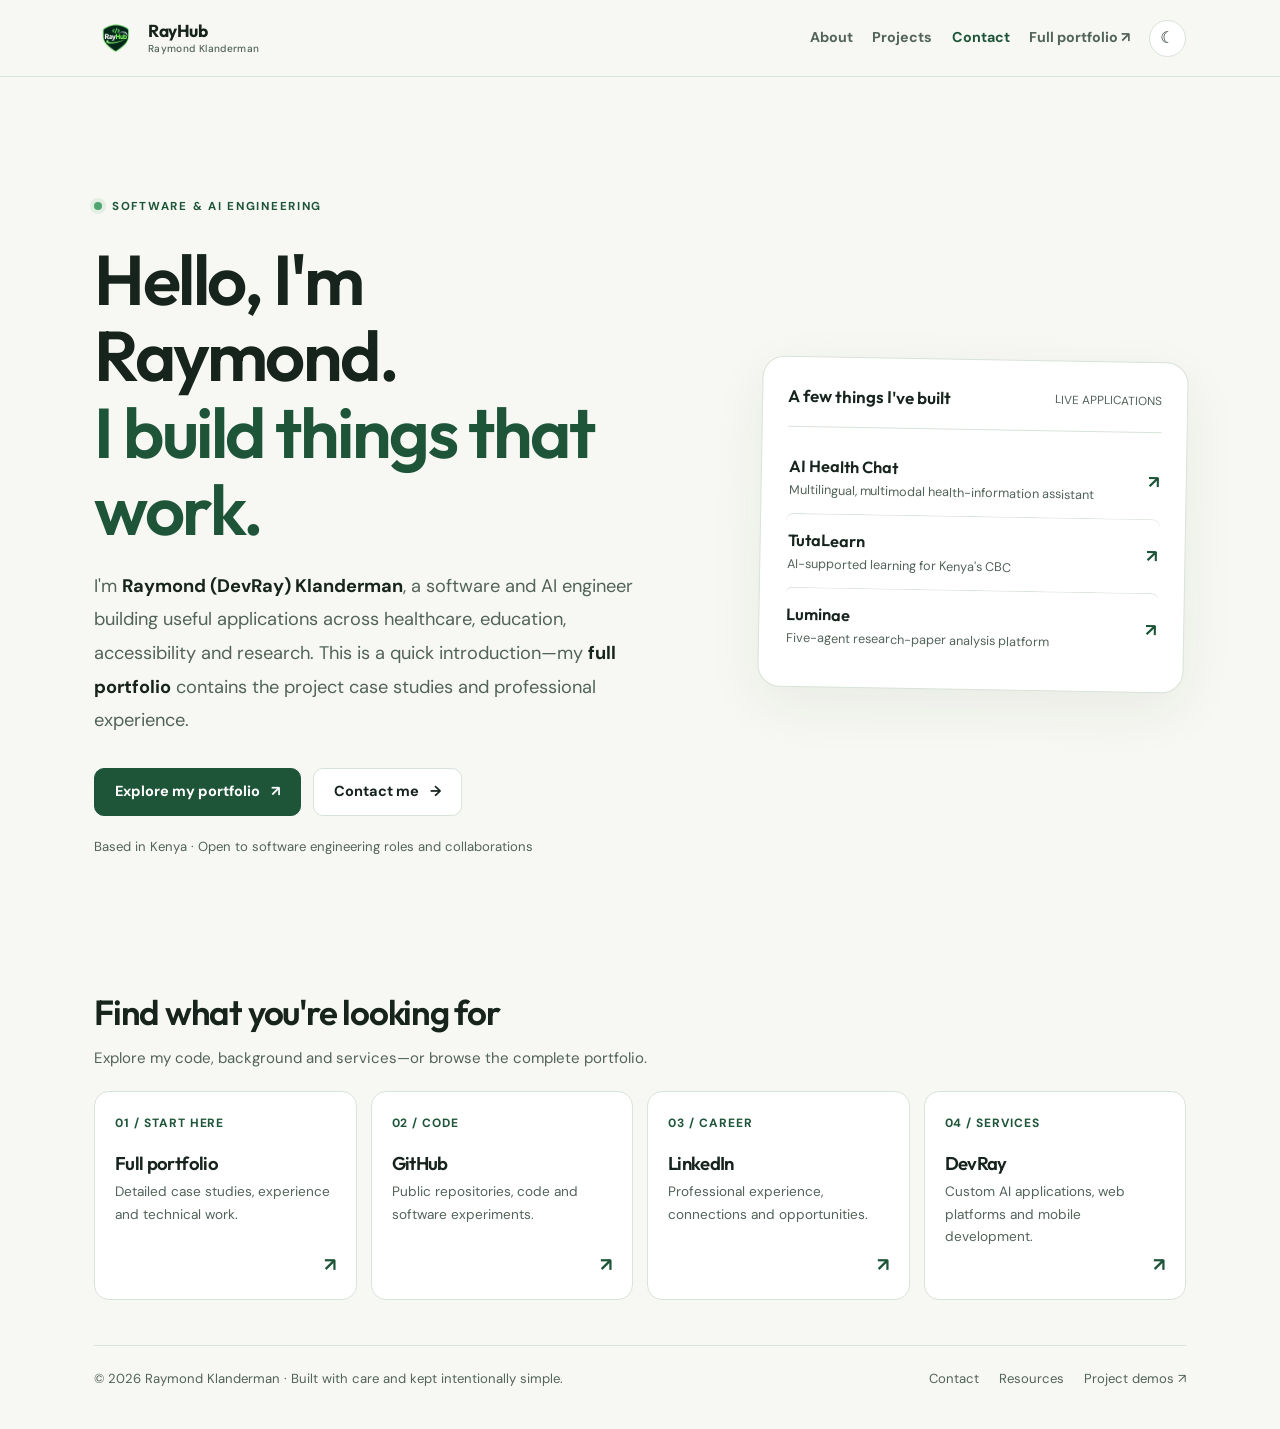
==== commit 725189be: "Update title and meta tags for RayHub branding" ====
--- a/index.html
+++ b/index.html
@@ -2,13 +2,14 @@
 <html lang="en" data-theme="light"><head>
 <meta charset="UTF-8"><meta name="viewport" content="width=device-width, initial-scale=1">
 <meta name="theme-color" content="#f7f8f3"><meta name="color-scheme" content="light dark">
-<title>Software &amp; AI Engineer | Raymond (DevRay) Klanderman</title><meta name="description" content="A concise introduction to Raymond (DevRay) Klanderman, with links to his full engineering portfolio, GitHub, project demos, LinkedIn and contact page.">
+<title>RayHub | Raymond Klanderman — Software &amp; AI Engineer</title><meta name="description" content="A concise introduction to Raymond (DevRay) Klanderman, with links to his full engineering portfolio, GitHub, project demos, LinkedIn and contact page.">
 <link rel="canonical" href="https://rayklanderman.github.io/">
-<link rel="icon" href="https://cdn.jsdelivr.net/gh/devicons/devicon/icons/devicon/devicon-original.svg">
-<meta property="og:type" content="website"><meta property="og:url" content="https://rayklanderman.github.io/">
-<meta property="og:title" content="Software &amp; AI Engineer | Raymond (DevRay) Klanderman">
+<meta name="theme-color" content="#0B3125">
+<meta property="og:type" content="website">
+<meta property="og:site_name" content="RayHub"><meta property="og:url" content="https://rayklanderman.github.io/">
+<meta property="og:title" content="RayHub | Raymond Klanderman — Software &amp; AI Engineer">
 <meta property="og:description" content="A concise introduction to Raymond (DevRay) Klanderman, with links to his full engineering portfolio, GitHub, project demos, LinkedIn and contact page.">
-<meta property="og:image" content="https://raw.githubusercontent.com/rayklanderman/rayklanderman.github.io/main/images/Dev%20Tips.png">
+<meta property="og:image" content="https://rayklanderman.github.io/images/RayHub%20Shield%20Logo.png">
 <meta name="twitter:card" content="summary_large_image">
 <link rel="preconnect" href="https://fonts.googleapis.com"><link rel="preconnect" href="https://fonts.gstatic.com" crossorigin>
 <link href="https://fonts.googleapis.com/css2?family=DM+Sans:wght@400;500;600;700&family=Outfit:wght@400;500;600;700&display=swap" rel="stylesheet">
@@ -181,11 +182,27 @@
       .project-card { min-height:unset; }
     }
     @media (max-width:350px) { .header-actions { flex-wrap:wrap; } }
+
+/* RayHub brand: shared by homepage, About, Projects and Contact */
+.brand-shield { width: 44px; height: 44px; display: block; object-fit: contain; flex: 0 0 auto; }
+.brand-label { display: flex; flex-direction: column; justify-content: center; line-height: 1.15; gap: 3px; }
+.brand-label strong { font: 700 1.08rem/1.1 "Outfit", system-ui, sans-serif; letter-spacing: -.025em; color: var(--text); }
+.brand-label small { font: 500 .63rem/1.15 "DM Sans", system-ui, sans-serif; letter-spacing: .035em; color: var(--muted); }
+@media (max-width: 420px) {
+  .brand-shield { width: 38px; height: 38px; }
+  .brand-label small { font-size: .58rem; }
+}
 </style>
+<link rel="icon" type="image/png" href="/images/RayHub%20Shield%20Logo.png?v=rayhub-2026">
+<link rel="shortcut icon" type="image/png" href="/images/RayHub%20Shield%20Logo.png?v=rayhub-2026">
+<link rel="apple-touch-icon" href="/images/RayHub%20Shield%20Logo.png?v=rayhub-2026">
+<meta name="twitter:image" content="https://rayklanderman.github.io/images/RayHub%20Shield%20Logo.png">
+<meta name="twitter:image:alt" content="RayHub shield logo">
+<meta property="og:image:alt" content="RayHub shield logo">
 </head><body>
 <a href="#main" class="skip">Skip to content</a>
 <header class="site-header"><div class="container header-inner">
-  <a class="brand" href="/" aria-current="page" aria-label="Ray Klanderman, home"><span class="brand-mark" aria-hidden="true">RK</span><span>Ray Klanderman</span></a>
+  <a class="brand" href="/" aria-current="page" aria-label="RayHub by Raymond Klanderman — home"><img class="brand-shield" src="/images/RayHub%20Shield%20Logo.png" width="44" height="44" alt="" aria-hidden="true" decoding="async"><span class="brand-label"><strong>RayHub</strong><small>Raymond Klanderman</small></span></a>
   <nav class="header-actions" aria-label="Main navigation"><a href="/about/">About</a><a href="/projects/">Projects</a><a href="/contact/" class="nav-contact">Contact</a><a href="https://rayklanderman.is-a.dev/" class="optional-nav" target="_blank" rel="noopener noreferrer">Full portfolio ↗</a><button id="theme-toggle" class="theme-button" type="button" aria-label="Switch to dark mode" title="Change color theme">☾</button></nav>
 </div></header>
 <main id="main" class="container"><section class="hero" aria-labelledby="hero-heading">
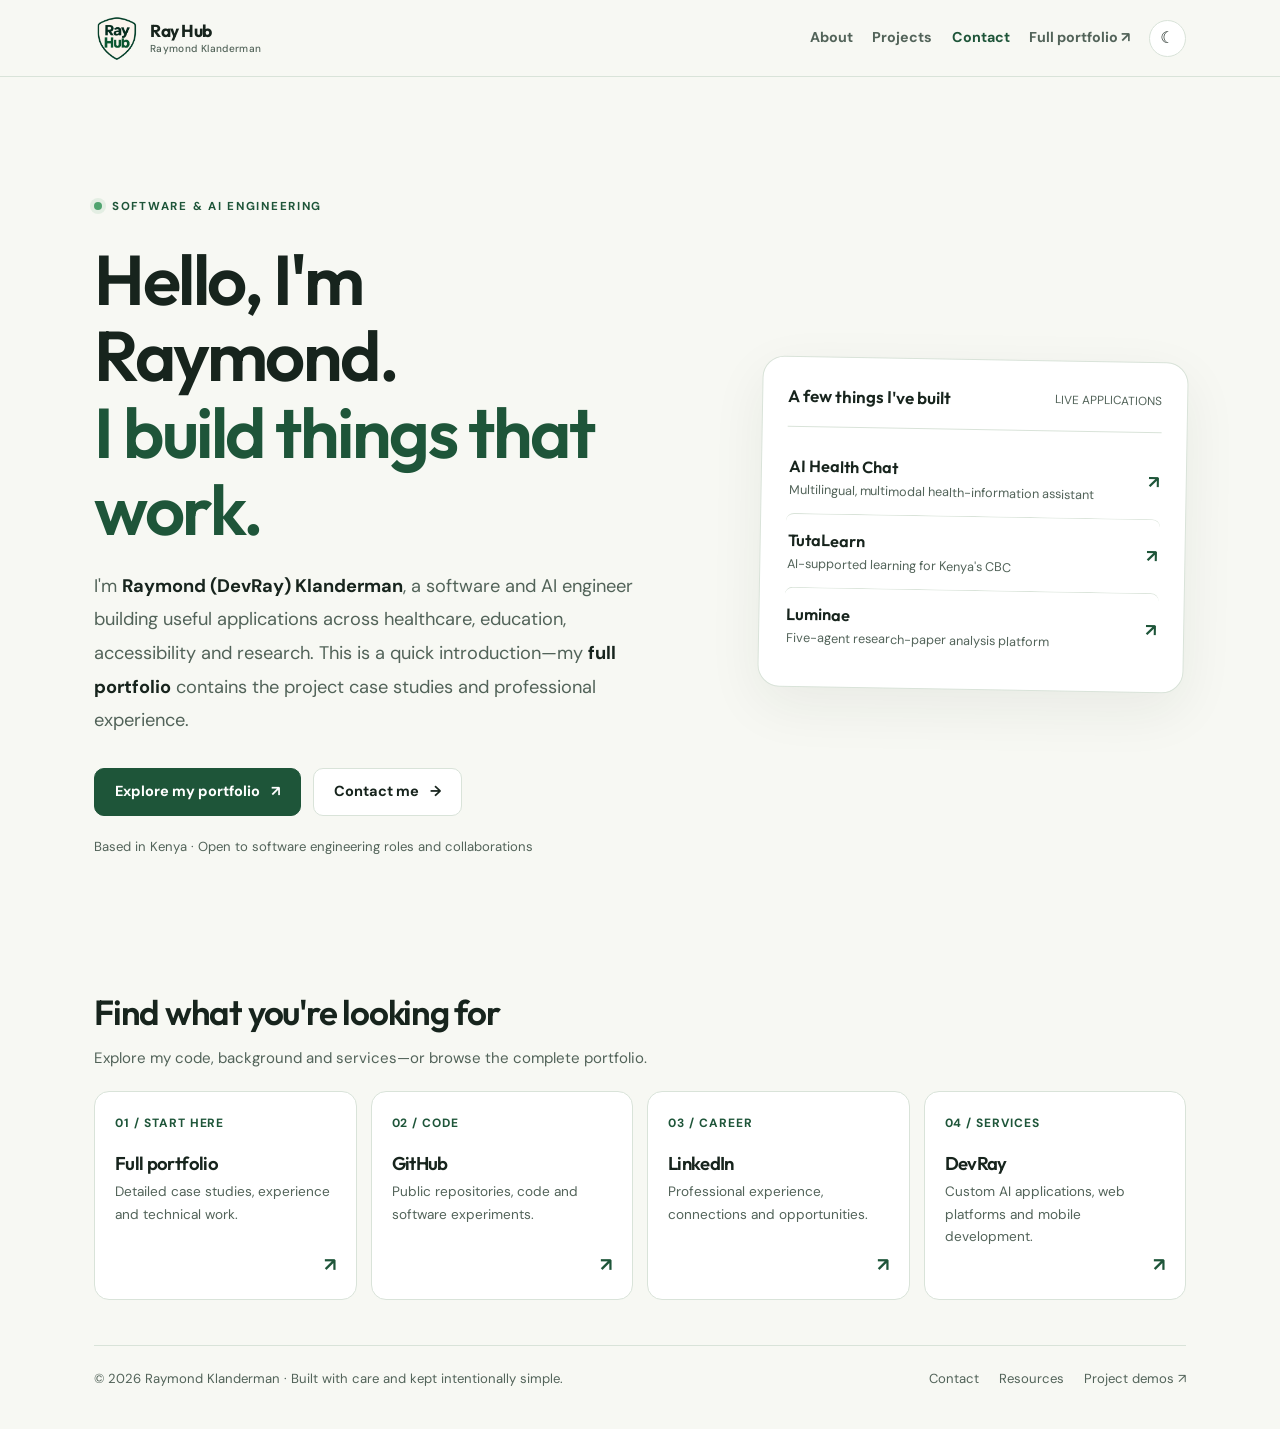
==== commit 45428000: "Update branding from 'RayHub' to 'Ray Hub'" ====
--- a/index.html
+++ b/index.html
@@ -2,15 +2,15 @@
 <html lang="en" data-theme="light"><head>
 <meta charset="UTF-8"><meta name="viewport" content="width=device-width, initial-scale=1">
 <meta name="theme-color" content="#f7f8f3"><meta name="color-scheme" content="light dark">
-<title>RayHub | Raymond Klanderman — Software &amp; AI Engineer</title><meta name="description" content="A concise introduction to Raymond (DevRay) Klanderman, with links to his full engineering portfolio, GitHub, project demos, LinkedIn and contact page.">
+<title>Ray Hub | Raymond Klanderman — Software &amp; AI Engineer</title><meta name="description" content="A concise introduction to Raymond (DevRay) Klanderman, with links to his full engineering portfolio, GitHub, project demos, LinkedIn and contact page.">
 <link rel="canonical" href="https://rayklanderman.github.io/">
-<meta name="theme-color" content="#0B3125">
+
 <meta property="og:type" content="website">
-<meta property="og:site_name" content="RayHub"><meta property="og:url" content="https://rayklanderman.github.io/">
-<meta property="og:title" content="RayHub | Raymond Klanderman — Software &amp; AI Engineer">
+<meta property="og:site_name" content="Ray Hub"><meta property="og:url" content="https://rayklanderman.github.io/">
+<meta property="og:title" content="Ray Hub | Raymond Klanderman — Software &amp; AI Engineer">
 <meta property="og:description" content="A concise introduction to Raymond (DevRay) Klanderman, with links to his full engineering portfolio, GitHub, project demos, LinkedIn and contact page.">
-<meta property="og:image" content="https://rayklanderman.github.io/images/RayHub%20Shield%20Logo.png">
-<meta name="twitter:card" content="summary_large_image">
+<meta property="og:image" content="https://rayklanderman.github.io/images/Ray%20Hub%20Shield%20Logo.png">
+<meta name="twitter:card" content="summary">
 <link rel="preconnect" href="https://fonts.googleapis.com"><link rel="preconnect" href="https://fonts.gstatic.com" crossorigin>
 <link href="https://fonts.googleapis.com/css2?family=DM+Sans:wght@400;500;600;700&family=Outfit:wght@400;500;600;700&display=swap" rel="stylesheet">
 <script>
@@ -183,8 +183,8 @@
     }
     @media (max-width:350px) { .header-actions { flex-wrap:wrap; } }
 
-/* RayHub brand: shared by homepage, About, Projects and Contact */
-.brand-shield { width: 44px; height: 44px; display: block; object-fit: contain; flex: 0 0 auto; }
+/* Ray Hub brand: shared by homepage, About, Projects and Contact */
+.brand-shield { width: 46px; height: 46px; display: block; object-fit: contain; object-position: center; flex: 0 0 auto; }
 .brand-label { display: flex; flex-direction: column; justify-content: center; line-height: 1.15; gap: 3px; }
 .brand-label strong { font: 700 1.08rem/1.1 "Outfit", system-ui, sans-serif; letter-spacing: -.025em; color: var(--text); }
 .brand-label small { font: 500 .63rem/1.15 "DM Sans", system-ui, sans-serif; letter-spacing: .035em; color: var(--muted); }
@@ -193,16 +193,17 @@
   .brand-label small { font-size: .58rem; }
 }
 </style>
-<link rel="icon" type="image/png" href="/images/RayHub%20Shield%20Logo.png?v=rayhub-2026">
-<link rel="shortcut icon" type="image/png" href="/images/RayHub%20Shield%20Logo.png?v=rayhub-2026">
-<link rel="apple-touch-icon" href="/images/RayHub%20Shield%20Logo.png?v=rayhub-2026">
-<meta name="twitter:image" content="https://rayklanderman.github.io/images/RayHub%20Shield%20Logo.png">
-<meta name="twitter:image:alt" content="RayHub shield logo">
-<meta property="og:image:alt" content="RayHub shield logo">
+<meta name="twitter:image" content="https://rayklanderman.github.io/images/Ray%20Hub%20Shield%20Logo.png">
+<meta name="twitter:image:alt" content="Ray Hub shield logo">
+<meta property="og:image:alt" content="Ray Hub shield logo">
+<link rel="icon" href="/favicon.ico?v=rayhub-stacked-1" sizes="any">
+<link rel="icon" type="image/png" sizes="32x32" href="/favicon-32x32.png?v=rayhub-stacked-1">
+<link rel="icon" type="image/png" sizes="16x16" href="/favicon-16x16.png?v=rayhub-stacked-1">
+<link rel="apple-touch-icon" sizes="180x180" href="/apple-touch-icon.png?v=rayhub-stacked-1">
 </head><body>
 <a href="#main" class="skip">Skip to content</a>
 <header class="site-header"><div class="container header-inner">
-  <a class="brand" href="/" aria-current="page" aria-label="RayHub by Raymond Klanderman — home"><img class="brand-shield" src="/images/RayHub%20Shield%20Logo.png" width="44" height="44" alt="" aria-hidden="true" decoding="async"><span class="brand-label"><strong>RayHub</strong><small>Raymond Klanderman</small></span></a>
+  <a class="brand" href="/" aria-current="page" aria-label="Ray Hub by Raymond Klanderman — home"><img class="brand-shield" src="/images/Ray%20Hub%20Shield%20Logo.png" width="46" height="46" alt="" aria-hidden="true" decoding="async"><span class="brand-label"><strong>Ray Hub</strong><small>Raymond Klanderman</small></span></a>
   <nav class="header-actions" aria-label="Main navigation"><a href="/about/">About</a><a href="/projects/">Projects</a><a href="/contact/" class="nav-contact">Contact</a><a href="https://rayklanderman.is-a.dev/" class="optional-nav" target="_blank" rel="noopener noreferrer">Full portfolio ↗</a><button id="theme-toggle" class="theme-button" type="button" aria-label="Switch to dark mode" title="Change color theme">☾</button></nav>
 </div></header>
 <main id="main" class="container"><section class="hero" aria-labelledby="hero-heading">
@@ -253,3 +254,4 @@
 })();
 </script>
 </body></html>
+
